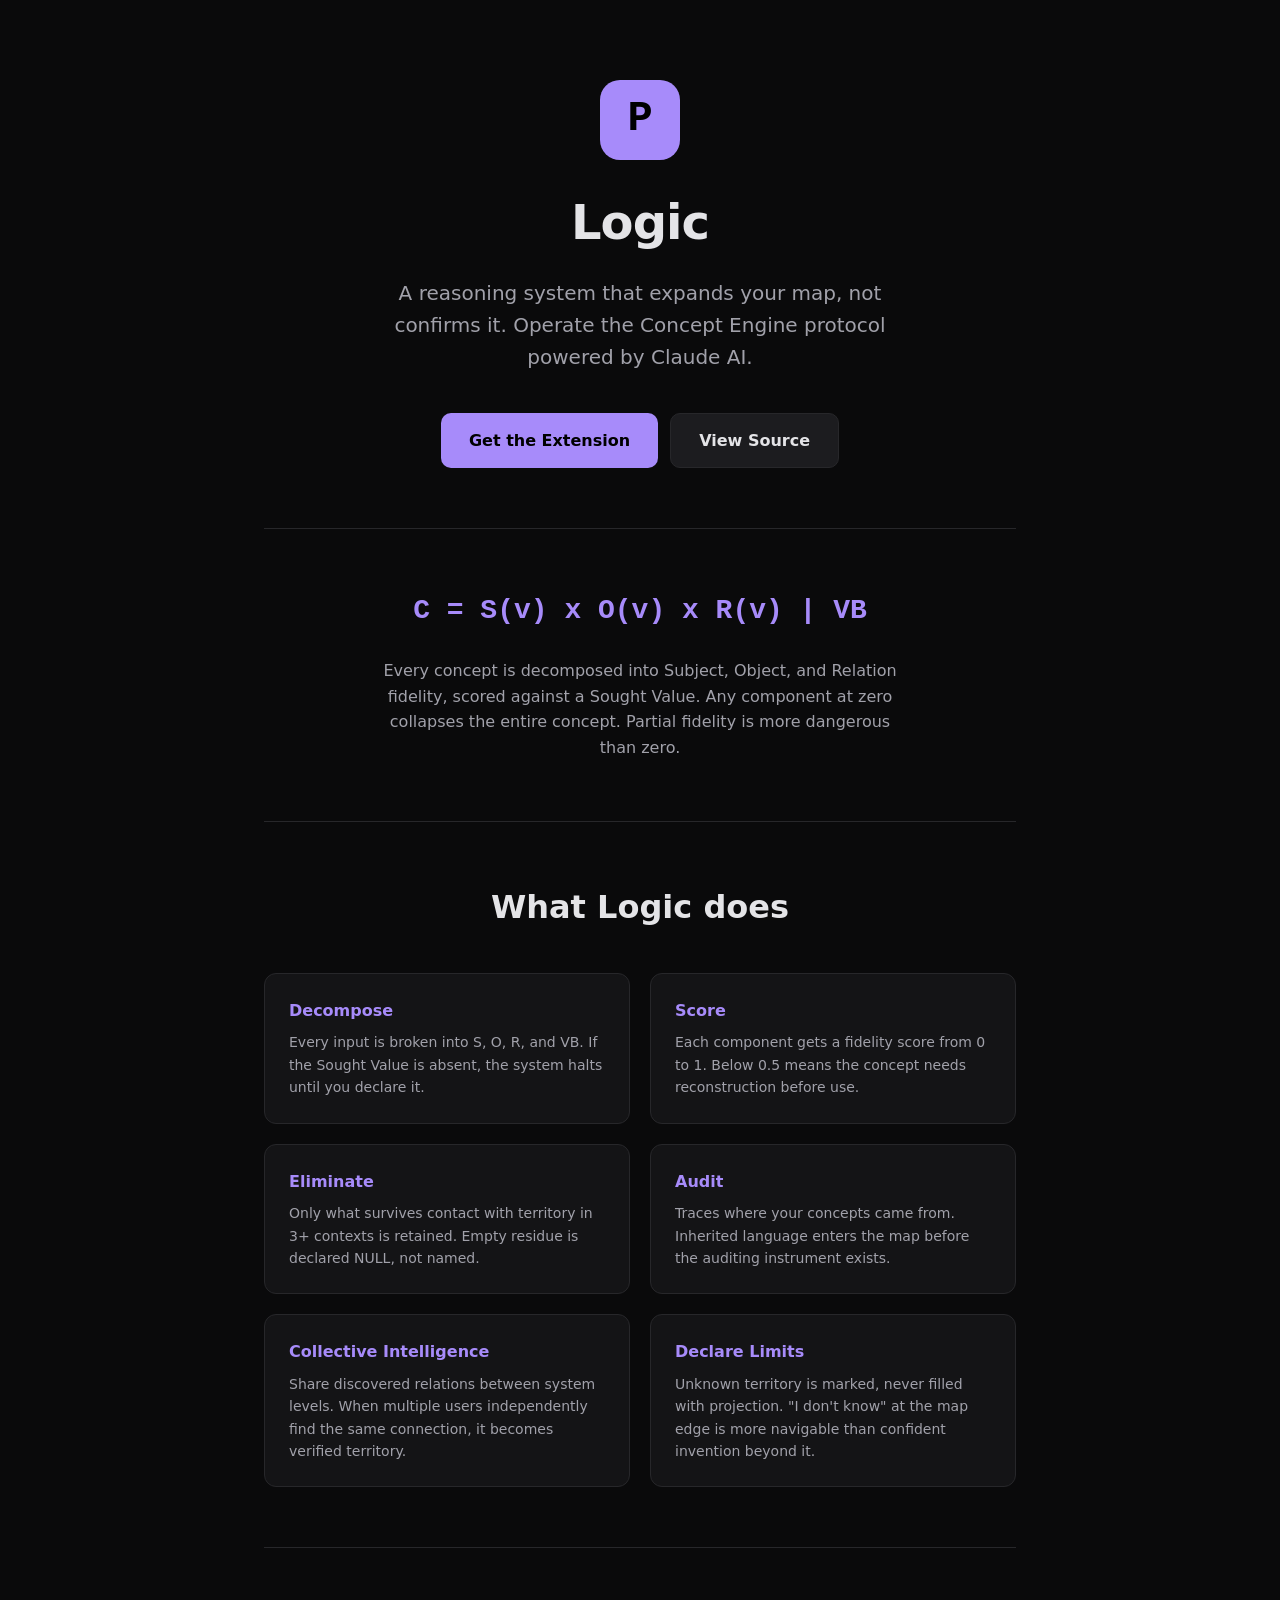
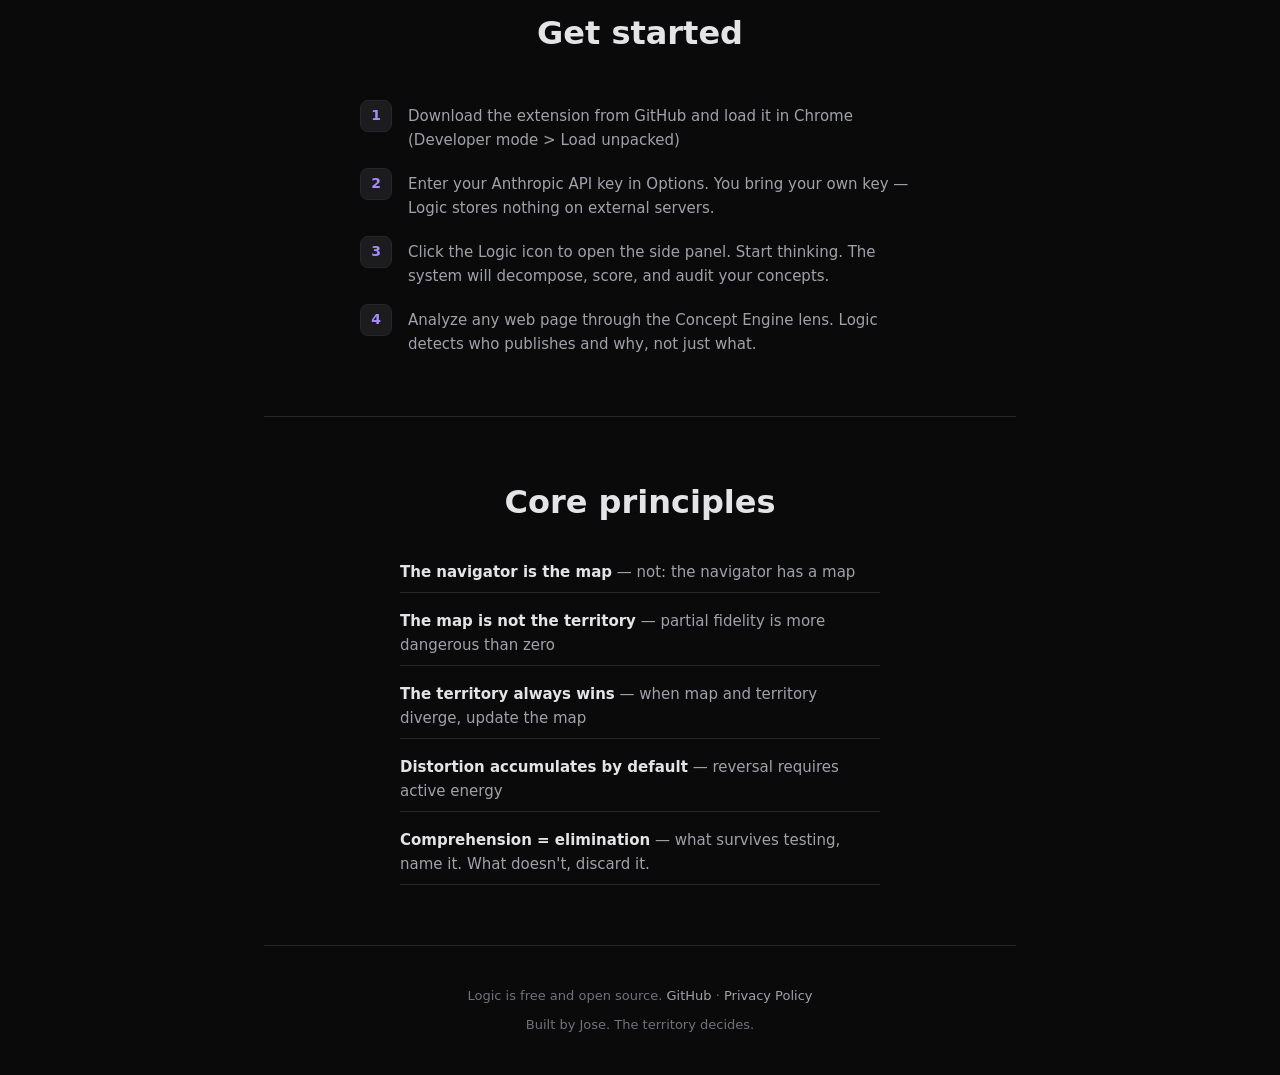
==== docs/index.html @ f4ae5124 "Add landing page to docs for GitHub Pages" ====
<!DOCTYPE html>
<html lang="en">
<head>
  <meta charset="UTF-8">
  <meta name="viewport" content="width=device-width, initial-scale=1.0">
  <title>Logic — Concept Engine Protocol</title>
  <meta name="description" content="A reasoning system that expands your map. Chrome extension operating the Concept Engine protocol via Claude AI.">
  <style>
    * { margin: 0; padding: 0; box-sizing: border-box; }

    :root {
      --bg: #0a0a0b;
      --bg2: #141416;
      --bg3: #1c1c1f;
      --text: #e4e4e7;
      --text2: #a1a1aa;
      --text3: #71717a;
      --accent: #a78bfa;
      --accent-dim: #7c3aed;
      --border: #27272a;
      --success: #22c55e;
    }

    body {
      background: var(--bg);
      color: var(--text);
      font-family: -apple-system, BlinkMacSystemFont, 'Segoe UI', system-ui, sans-serif;
      line-height: 1.6;
    }

    .container {
      max-width: 800px;
      margin: 0 auto;
      padding: 0 24px;
    }

    /* Hero */
    .hero {
      text-align: center;
      padding: 80px 0 60px;
    }

    .logo {
      width: 80px;
      height: 80px;
      background: var(--accent);
      color: #000;
      border-radius: 20px;
      display: inline-flex;
      align-items: center;
      justify-content: center;
      font-weight: 700;
      font-size: 42px;
      font-family: 'SF Mono', 'Fira Code', monospace;
      margin-bottom: 24px;
    }

    h1 {
      font-size: 48px;
      font-weight: 700;
      letter-spacing: -0.02em;
      margin-bottom: 16px;
    }

    .subtitle {
      font-size: 20px;
      color: var(--text2);
      max-width: 560px;
      margin: 0 auto 40px;
    }

    .cta-row {
      display: flex;
      gap: 12px;
      justify-content: center;
      flex-wrap: wrap;
    }

    .btn {
      display: inline-flex;
      align-items: center;
      gap: 8px;
      padding: 14px 28px;
      border-radius: 10px;
      font-size: 16px;
      font-weight: 600;
      text-decoration: none;
      transition: all 0.2s;
    }

    .btn-primary {
      background: var(--accent);
      color: #000;
    }

    .btn-primary:hover {
      background: var(--accent-dim);
      color: #fff;
    }

    .btn-secondary {
      background: var(--bg3);
      color: var(--text);
      border: 1px solid var(--border);
    }

    .btn-secondary:hover {
      border-color: var(--accent);
    }

    /* Formula */
    .formula-section {
      text-align: center;
      padding: 60px 0;
      border-top: 1px solid var(--border);
    }

    .formula {
      font-family: 'SF Mono', 'Fira Code', monospace;
      font-size: 28px;
      font-weight: 700;
      color: var(--accent);
      margin-bottom: 24px;
    }

    .formula-desc {
      color: var(--text2);
      font-size: 16px;
      max-width: 520px;
      margin: 0 auto;
    }

    /* Features */
    .features {
      padding: 60px 0;
      border-top: 1px solid var(--border);
    }

    .features h2 {
      font-size: 32px;
      text-align: center;
      margin-bottom: 40px;
    }

    .features-grid {
      display: grid;
      grid-template-columns: repeat(auto-fit, minmax(240px, 1fr));
      gap: 20px;
    }

    .feature {
      background: var(--bg2);
      border: 1px solid var(--border);
      border-radius: 12px;
      padding: 24px;
    }

    .feature h3 {
      font-size: 16px;
      margin-bottom: 8px;
      color: var(--accent);
    }

    .feature p {
      font-size: 14px;
      color: var(--text2);
    }

    /* How it works */
    .how {
      padding: 60px 0;
      border-top: 1px solid var(--border);
    }

    .how h2 {
      font-size: 32px;
      text-align: center;
      margin-bottom: 40px;
    }

    .steps {
      display: flex;
      flex-direction: column;
      gap: 16px;
      max-width: 560px;
      margin: 0 auto;
    }

    .step {
      display: flex;
      gap: 16px;
      align-items: flex-start;
    }

    .step-num {
      width: 32px;
      height: 32px;
      min-width: 32px;
      background: var(--bg3);
      border: 1px solid var(--border);
      border-radius: 8px;
      display: flex;
      align-items: center;
      justify-content: center;
      font-weight: 700;
      font-size: 14px;
      color: var(--accent);
    }

    .step p {
      font-size: 15px;
      color: var(--text2);
      padding-top: 4px;
    }

    /* Principles */
    .principles {
      padding: 60px 0;
      border-top: 1px solid var(--border);
      text-align: center;
    }

    .principles h2 {
      font-size: 32px;
      margin-bottom: 16px;
    }

    .principles-list {
      display: flex;
      flex-direction: column;
      gap: 8px;
      max-width: 480px;
      margin: 24px auto 0;
      text-align: left;
    }

    .principle {
      font-size: 15px;
      color: var(--text2);
      padding: 8px 0;
      border-bottom: 1px solid var(--border);
    }

    .principle strong {
      color: var(--text);
    }

    /* Footer */
    footer {
      padding: 40px 0;
      border-top: 1px solid var(--border);
      text-align: center;
      color: var(--text3);
      font-size: 13px;
    }

    footer a {
      color: var(--text2);
      text-decoration: none;
    }

    footer a:hover {
      color: var(--accent);
    }

    @media (max-width: 600px) {
      h1 { font-size: 32px; }
      .subtitle { font-size: 17px; }
      .formula { font-size: 20px; }
    }
  </style>
</head>
<body>
  <div class="container">
    <section class="hero">
      <div class="logo">P</div>
      <h1>Logic</h1>
      <p class="subtitle">A reasoning system that expands your map, not confirms it. Operate the Concept Engine protocol powered by Claude AI.</p>
      <div class="cta-row">
        <a href="https://github.com/joseandv-creator/logic-concept-engine" class="btn btn-primary">Get the Extension</a>
        <a href="https://github.com/joseandv-creator/logic-concept-engine" class="btn btn-secondary">View Source</a>
      </div>
    </section>

    <section class="formula-section">
      <div class="formula">C = S(v) x O(v) x R(v) | VB</div>
      <p class="formula-desc">Every concept is decomposed into Subject, Object, and Relation fidelity, scored against a Sought Value. Any component at zero collapses the entire concept. Partial fidelity is more dangerous than zero.</p>
    </section>

    <section class="features">
      <h2>What Logic does</h2>
      <div class="features-grid">
        <div class="feature">
          <h3>Decompose</h3>
          <p>Every input is broken into S, O, R, and VB. If the Sought Value is absent, the system halts until you declare it.</p>
        </div>
        <div class="feature">
          <h3>Score</h3>
          <p>Each component gets a fidelity score from 0 to 1. Below 0.5 means the concept needs reconstruction before use.</p>
        </div>
        <div class="feature">
          <h3>Eliminate</h3>
          <p>Only what survives contact with territory in 3+ contexts is retained. Empty residue is declared NULL, not named.</p>
        </div>
        <div class="feature">
          <h3>Audit</h3>
          <p>Traces where your concepts came from. Inherited language enters the map before the auditing instrument exists.</p>
        </div>
        <div class="feature">
          <h3>Collective Intelligence</h3>
          <p>Share discovered relations between system levels. When multiple users independently find the same connection, it becomes verified territory.</p>
        </div>
        <div class="feature">
          <h3>Declare Limits</h3>
          <p>Unknown territory is marked, never filled with projection. "I don't know" at the map edge is more navigable than confident invention beyond it.</p>
        </div>
      </div>
    </section>

    <section class="how">
      <h2>Get started</h2>
      <div class="steps">
        <div class="step">
          <div class="step-num">1</div>
          <p>Download the extension from GitHub and load it in Chrome (Developer mode > Load unpacked)</p>
        </div>
        <div class="step">
          <div class="step-num">2</div>
          <p>Enter your Anthropic API key in Options. You bring your own key — Logic stores nothing on external servers.</p>
        </div>
        <div class="step">
          <div class="step-num">3</div>
          <p>Click the Logic icon to open the side panel. Start thinking. The system will decompose, score, and audit your concepts.</p>
        </div>
        <div class="step">
          <div class="step-num">4</div>
          <p>Analyze any web page through the Concept Engine lens. Logic detects who publishes and why, not just what.</p>
        </div>
      </div>
    </section>

    <section class="principles">
      <h2>Core principles</h2>
      <div class="principles-list">
        <div class="principle"><strong>The navigator is the map</strong> — not: the navigator has a map</div>
        <div class="principle"><strong>The map is not the territory</strong> — partial fidelity is more dangerous than zero</div>
        <div class="principle"><strong>The territory always wins</strong> — when map and territory diverge, update the map</div>
        <div class="principle"><strong>Distortion accumulates by default</strong> — reversal requires active energy</div>
        <div class="principle"><strong>Comprehension = elimination</strong> — what survives testing, name it. What doesn't, discard it.</div>
      </div>
    </section>

    <footer>
      <p>Logic is free and open source. <a href="https://github.com/joseandv-creator/logic-concept-engine">GitHub</a> &middot; <a href="privacy-policy.html">Privacy Policy</a></p>
      <p style="margin-top: 8px;">Built by Jose. The territory decides.</p>
    </footer>
  </div>
</body>
</html>
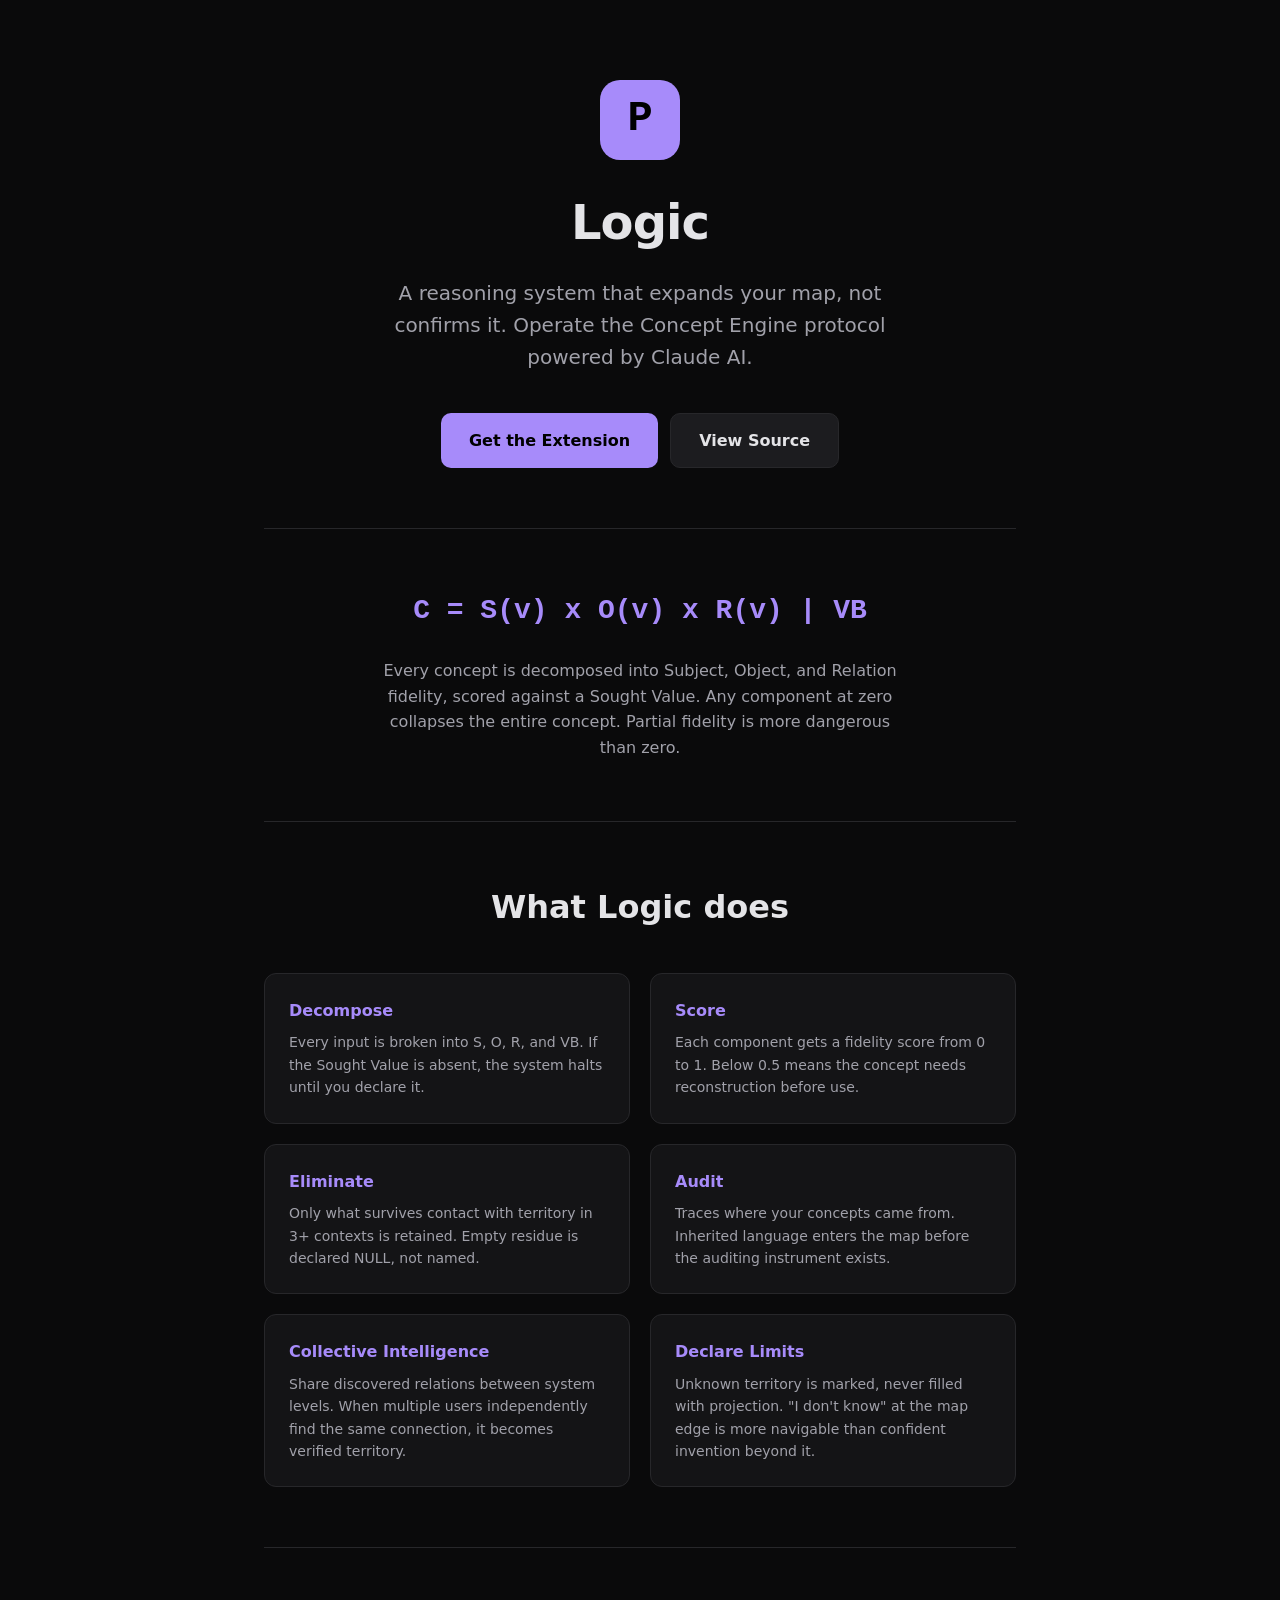
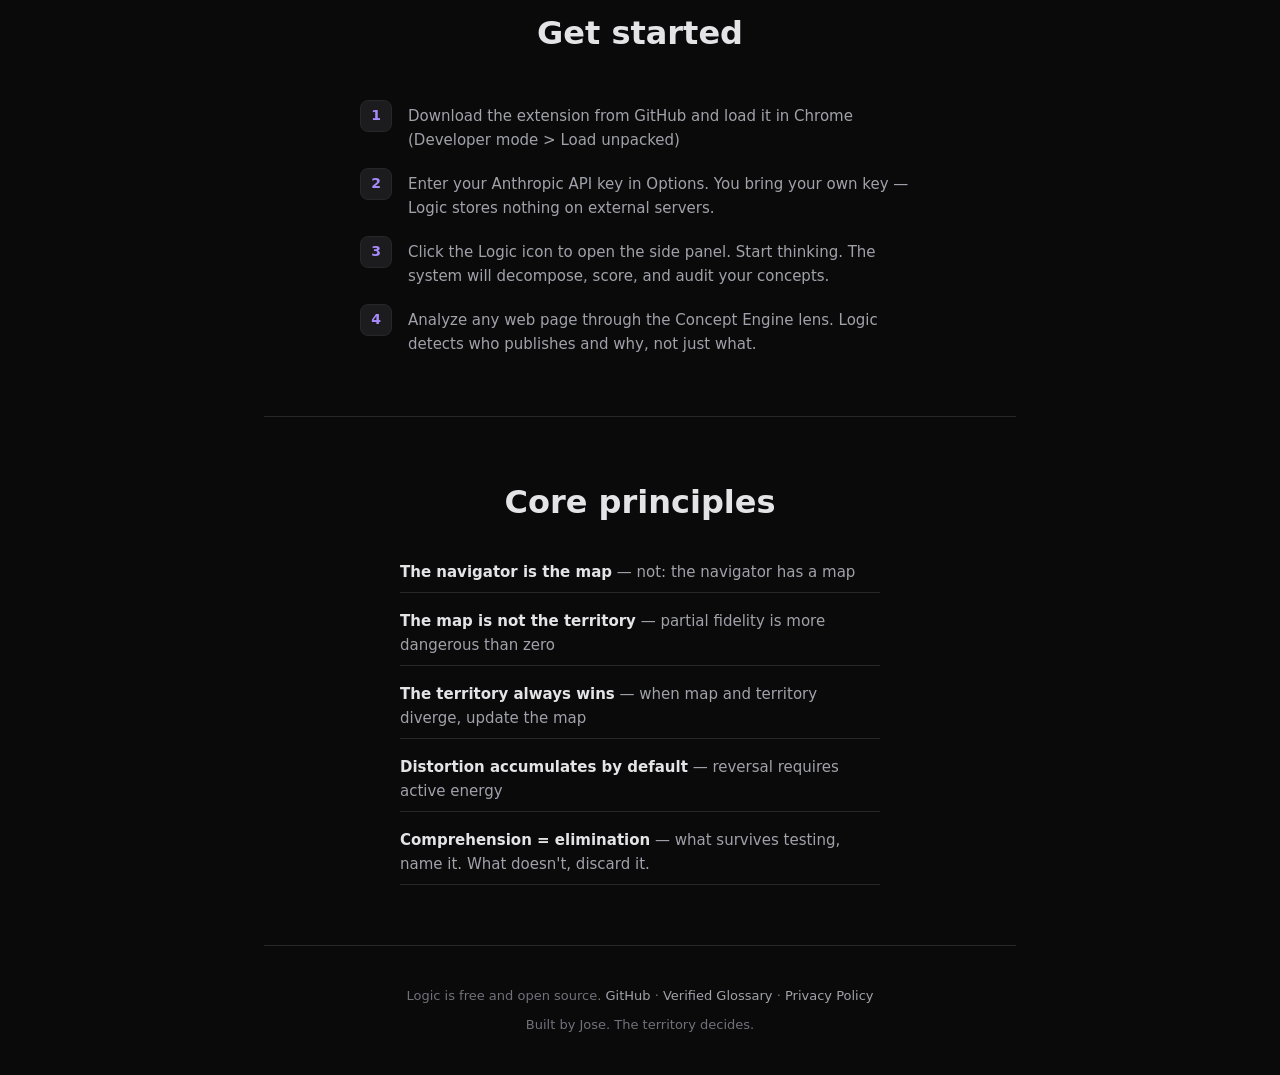
==== commit e63e2a23: "UX round 2 + public English glossary - Dynamic welcome state: shows stats (insights, levels, frontie" ====
--- a/docs/index.html
+++ b/docs/index.html
@@ -351,7 +351,7 @@
     </section>
 
     <footer>
-      <p>Logic is free and open source. <a href="https://github.com/joseandv-creator/logic-concept-engine">GitHub</a> &middot; <a href="privacy-policy.html">Privacy Policy</a></p>
+      <p>Logic is free and open source. <a href="https://github.com/joseandv-creator/logic-concept-engine">GitHub</a> &middot; <a href="glossary.html">Verified Glossary</a> &middot; <a href="privacy-policy.html">Privacy Policy</a></p>
       <p style="margin-top: 8px;">Built by Jose. The territory decides.</p>
     </footer>
   </div>
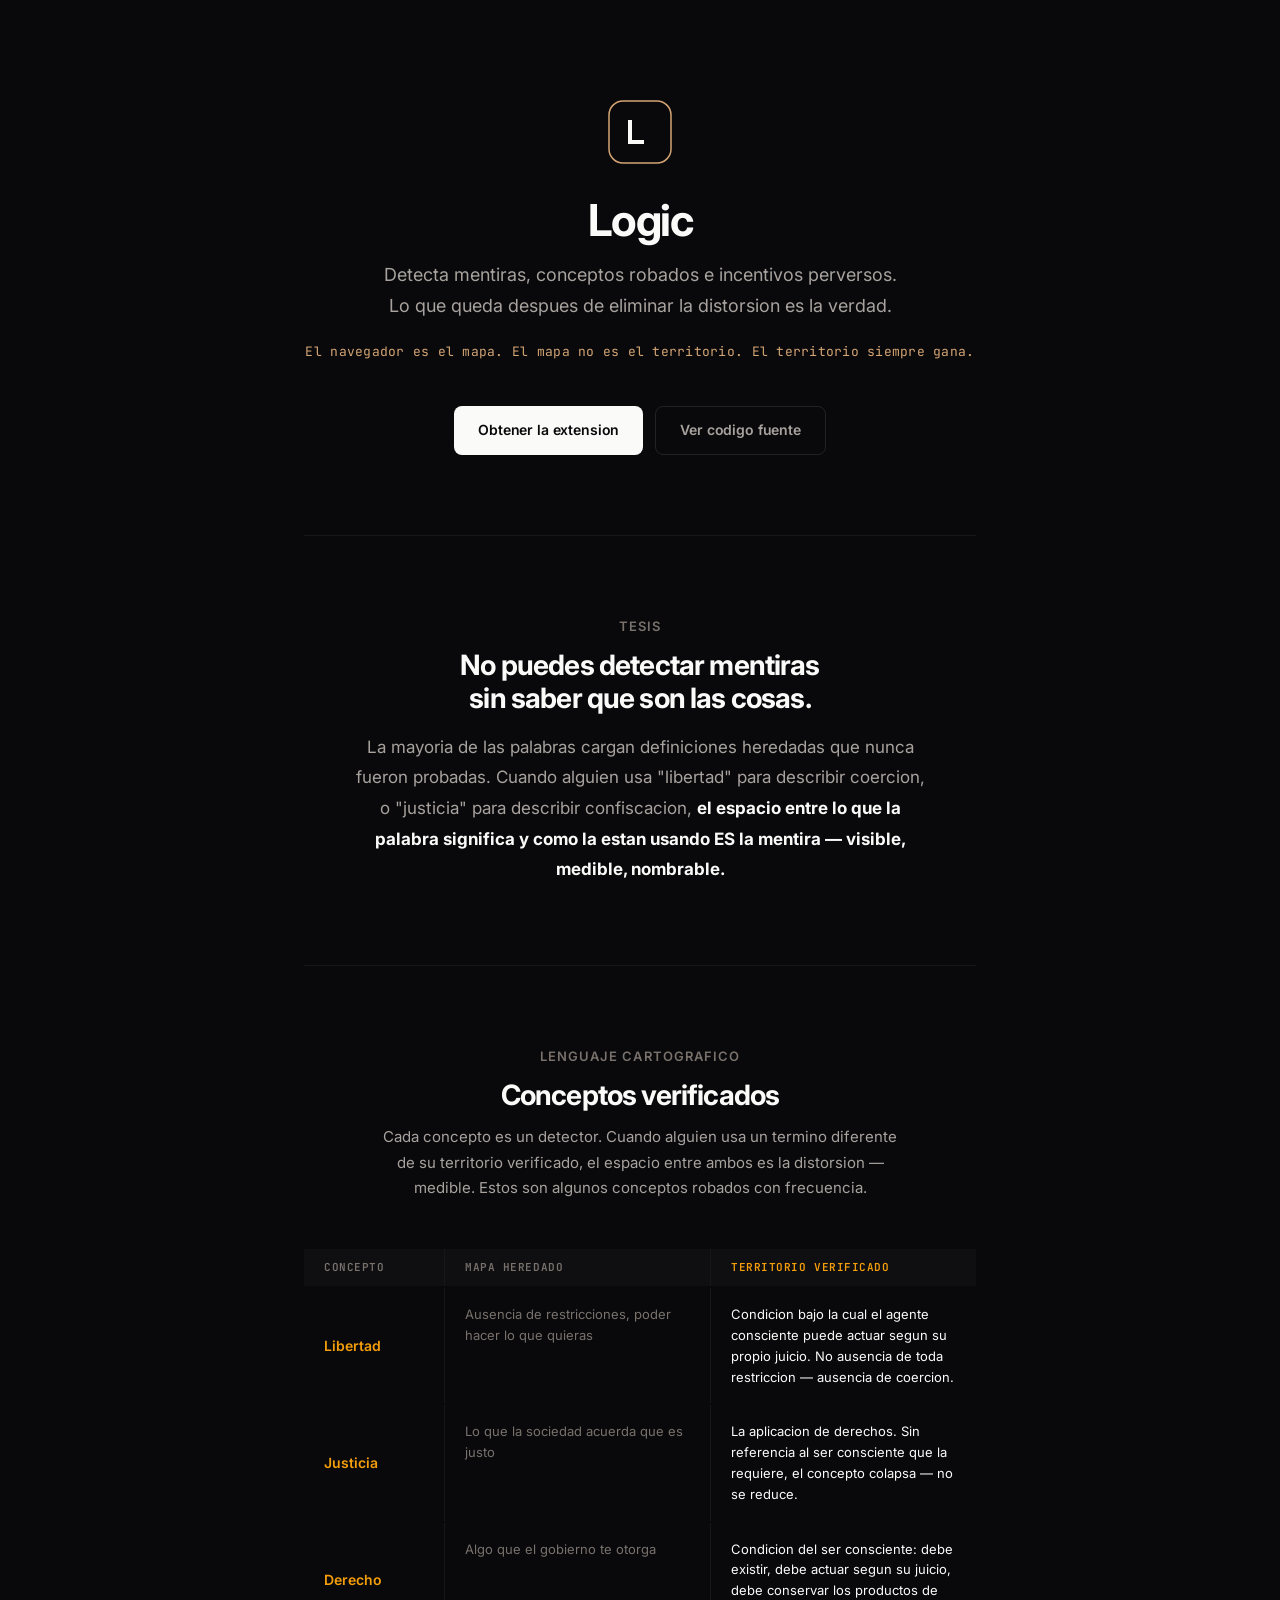
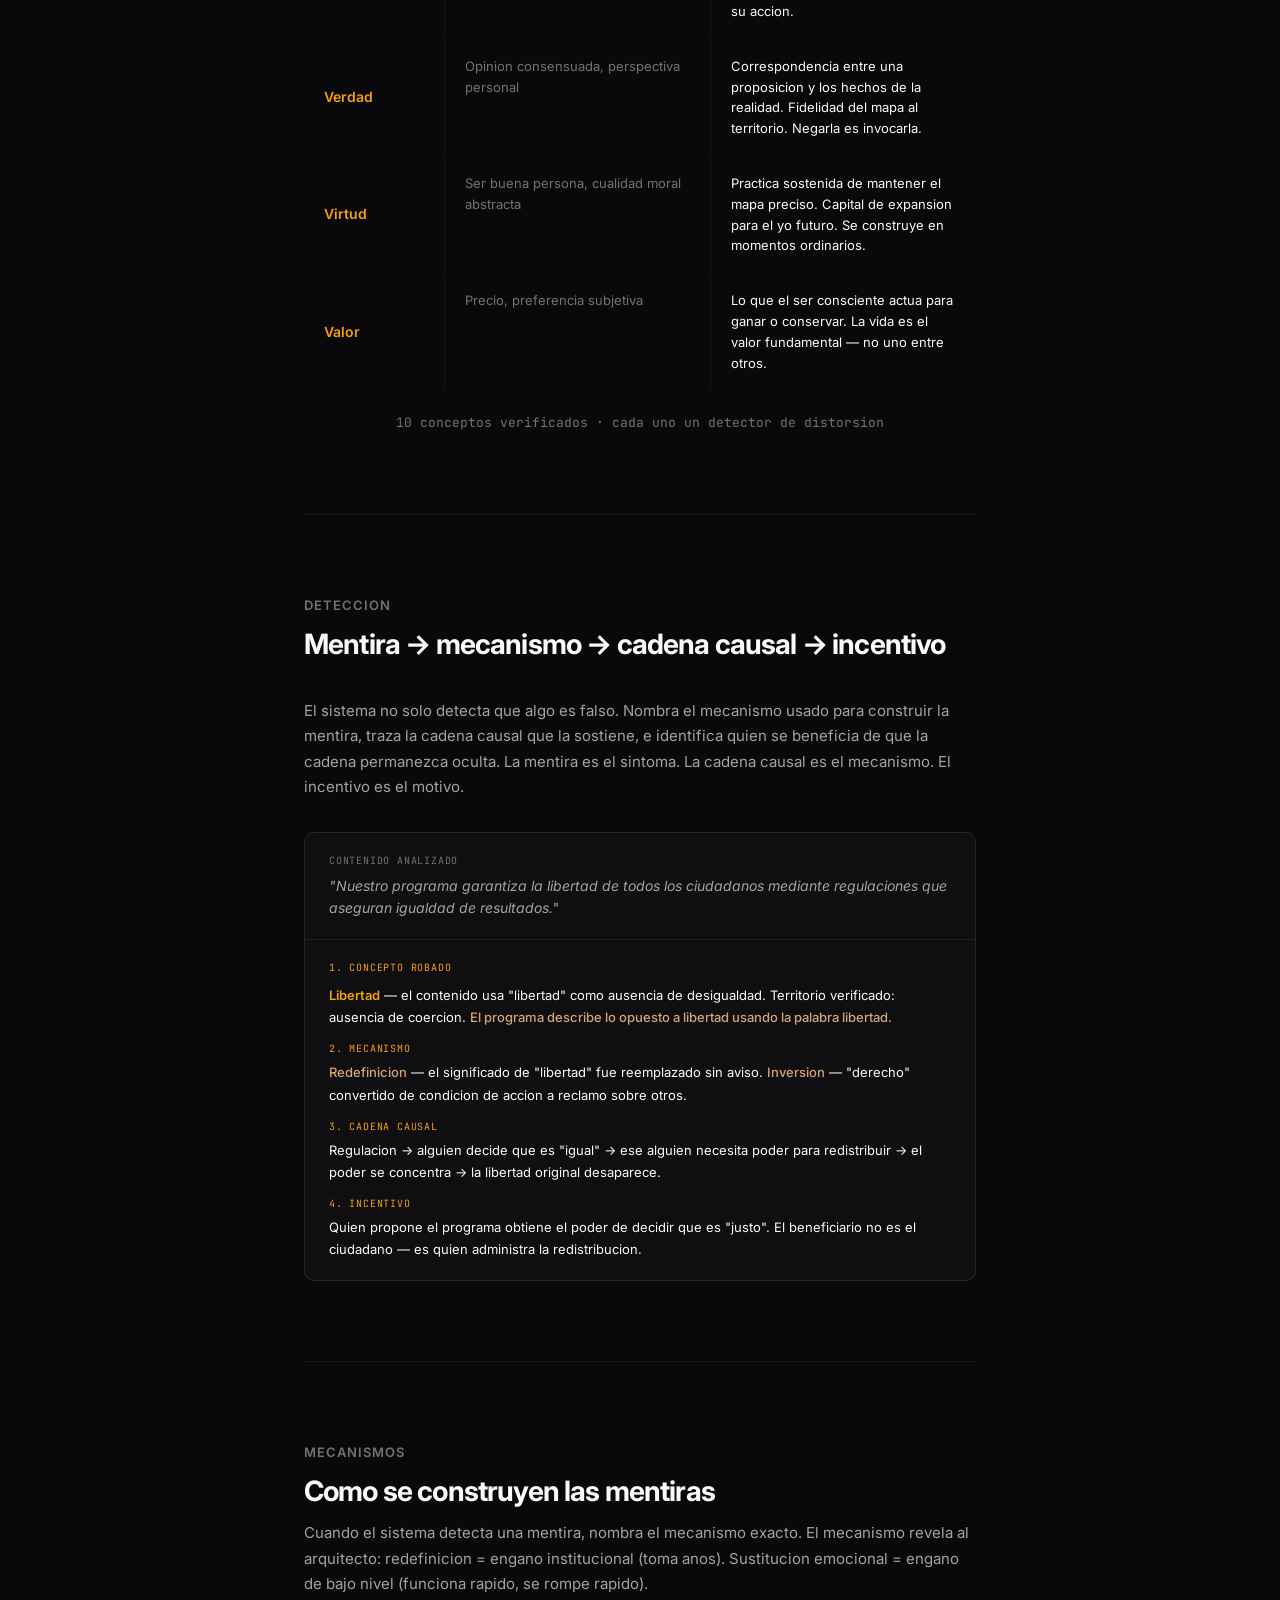
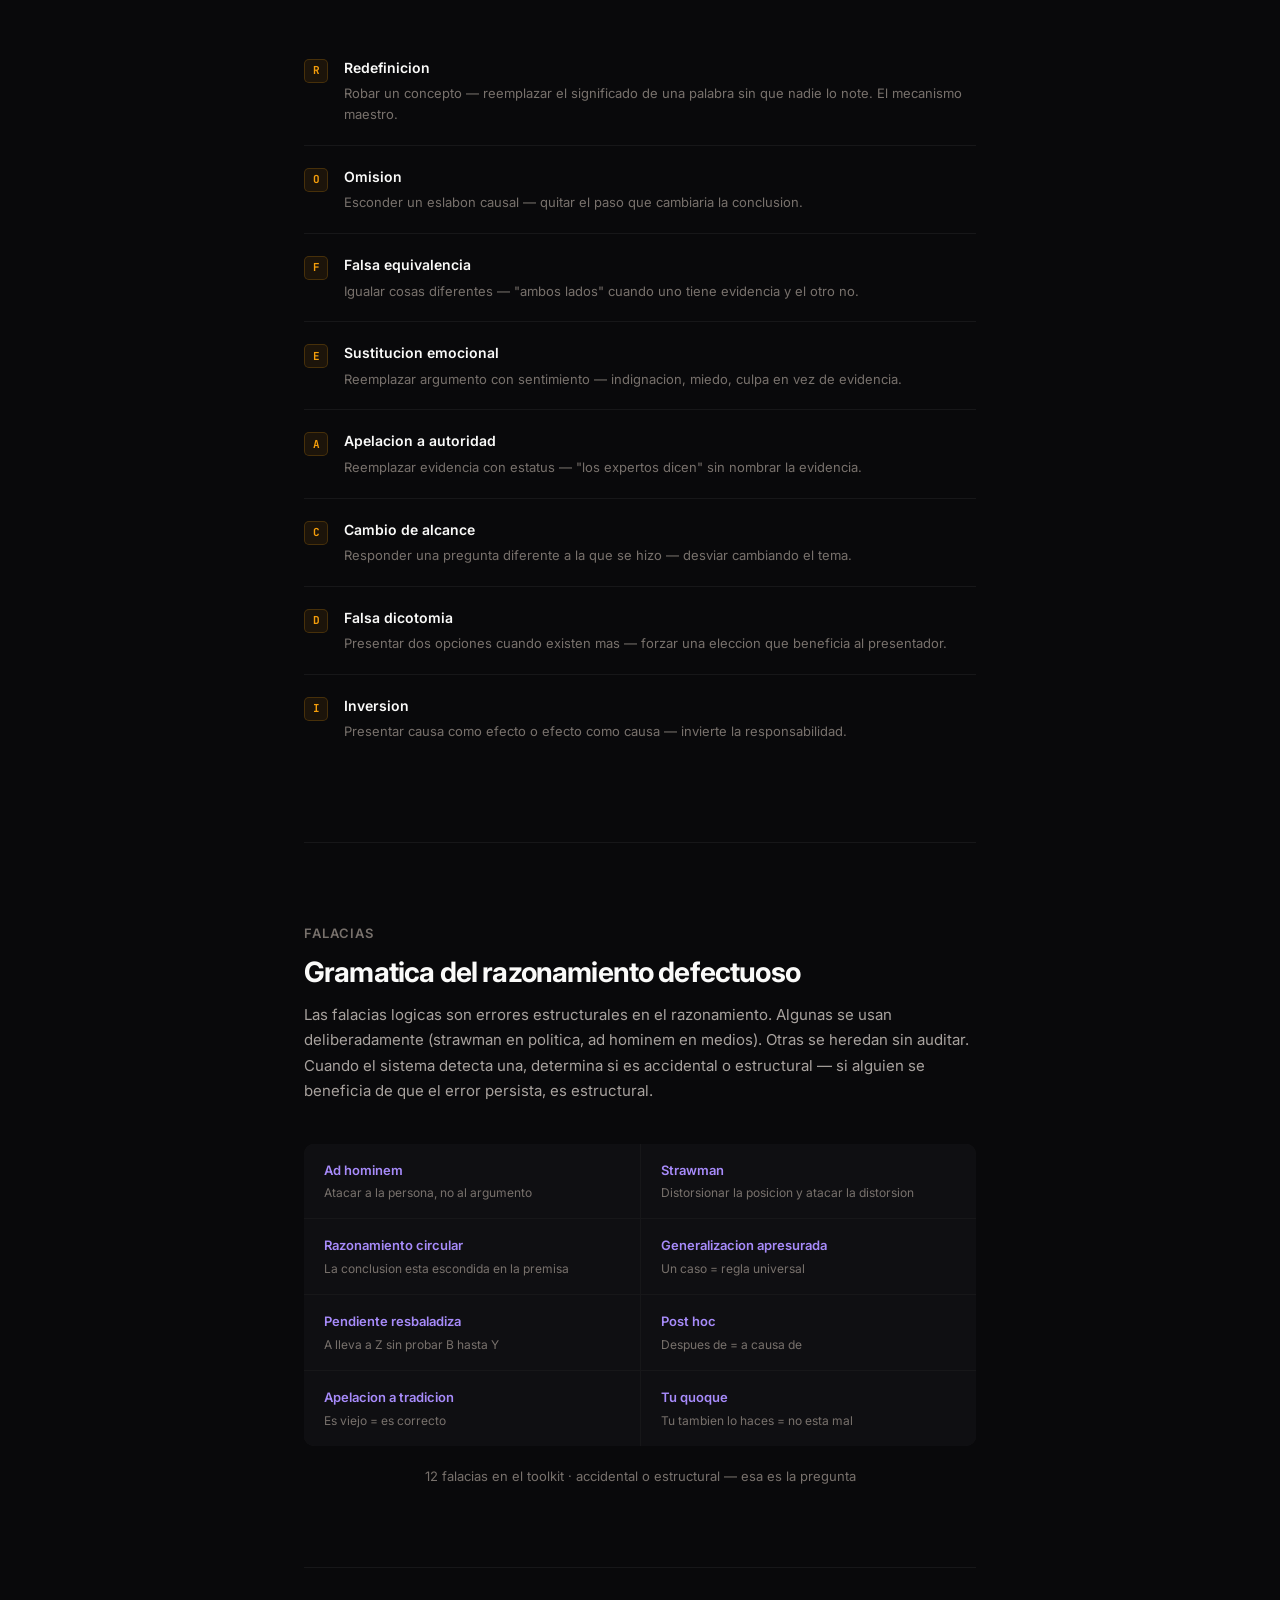
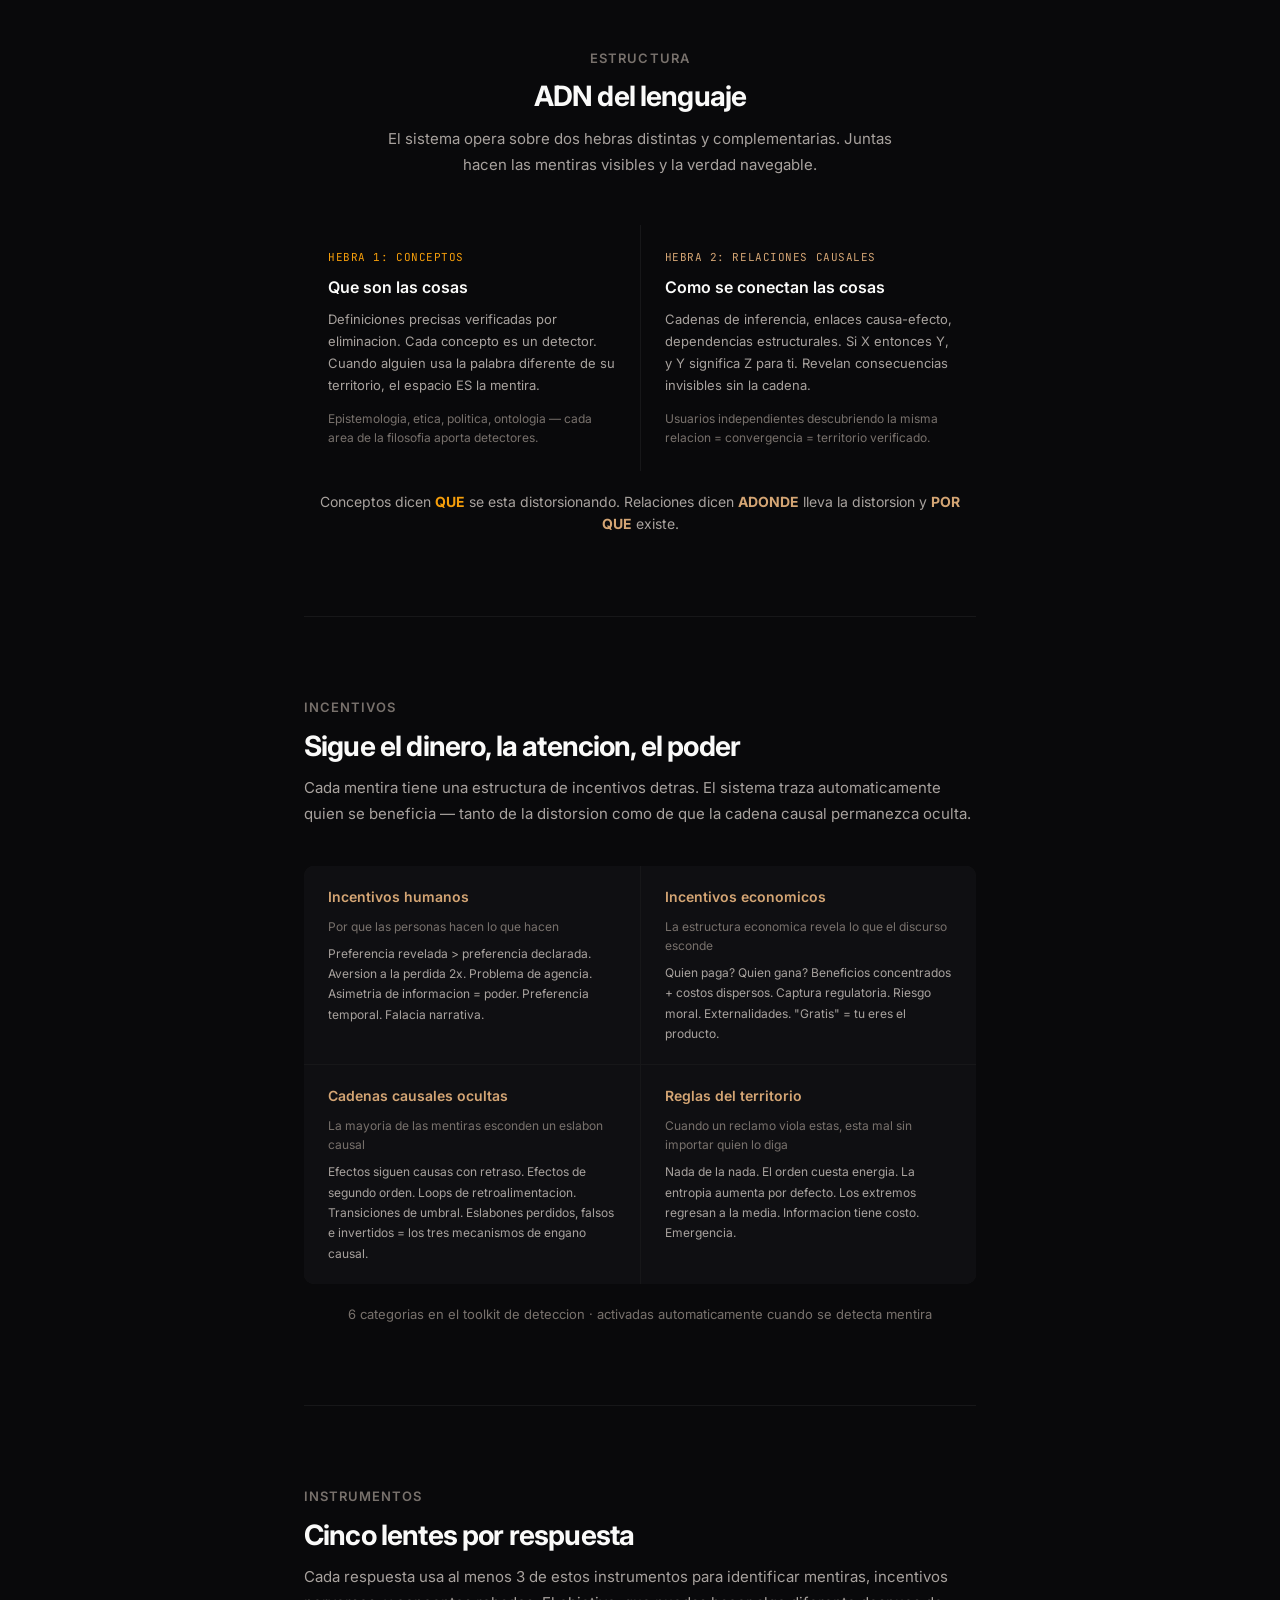
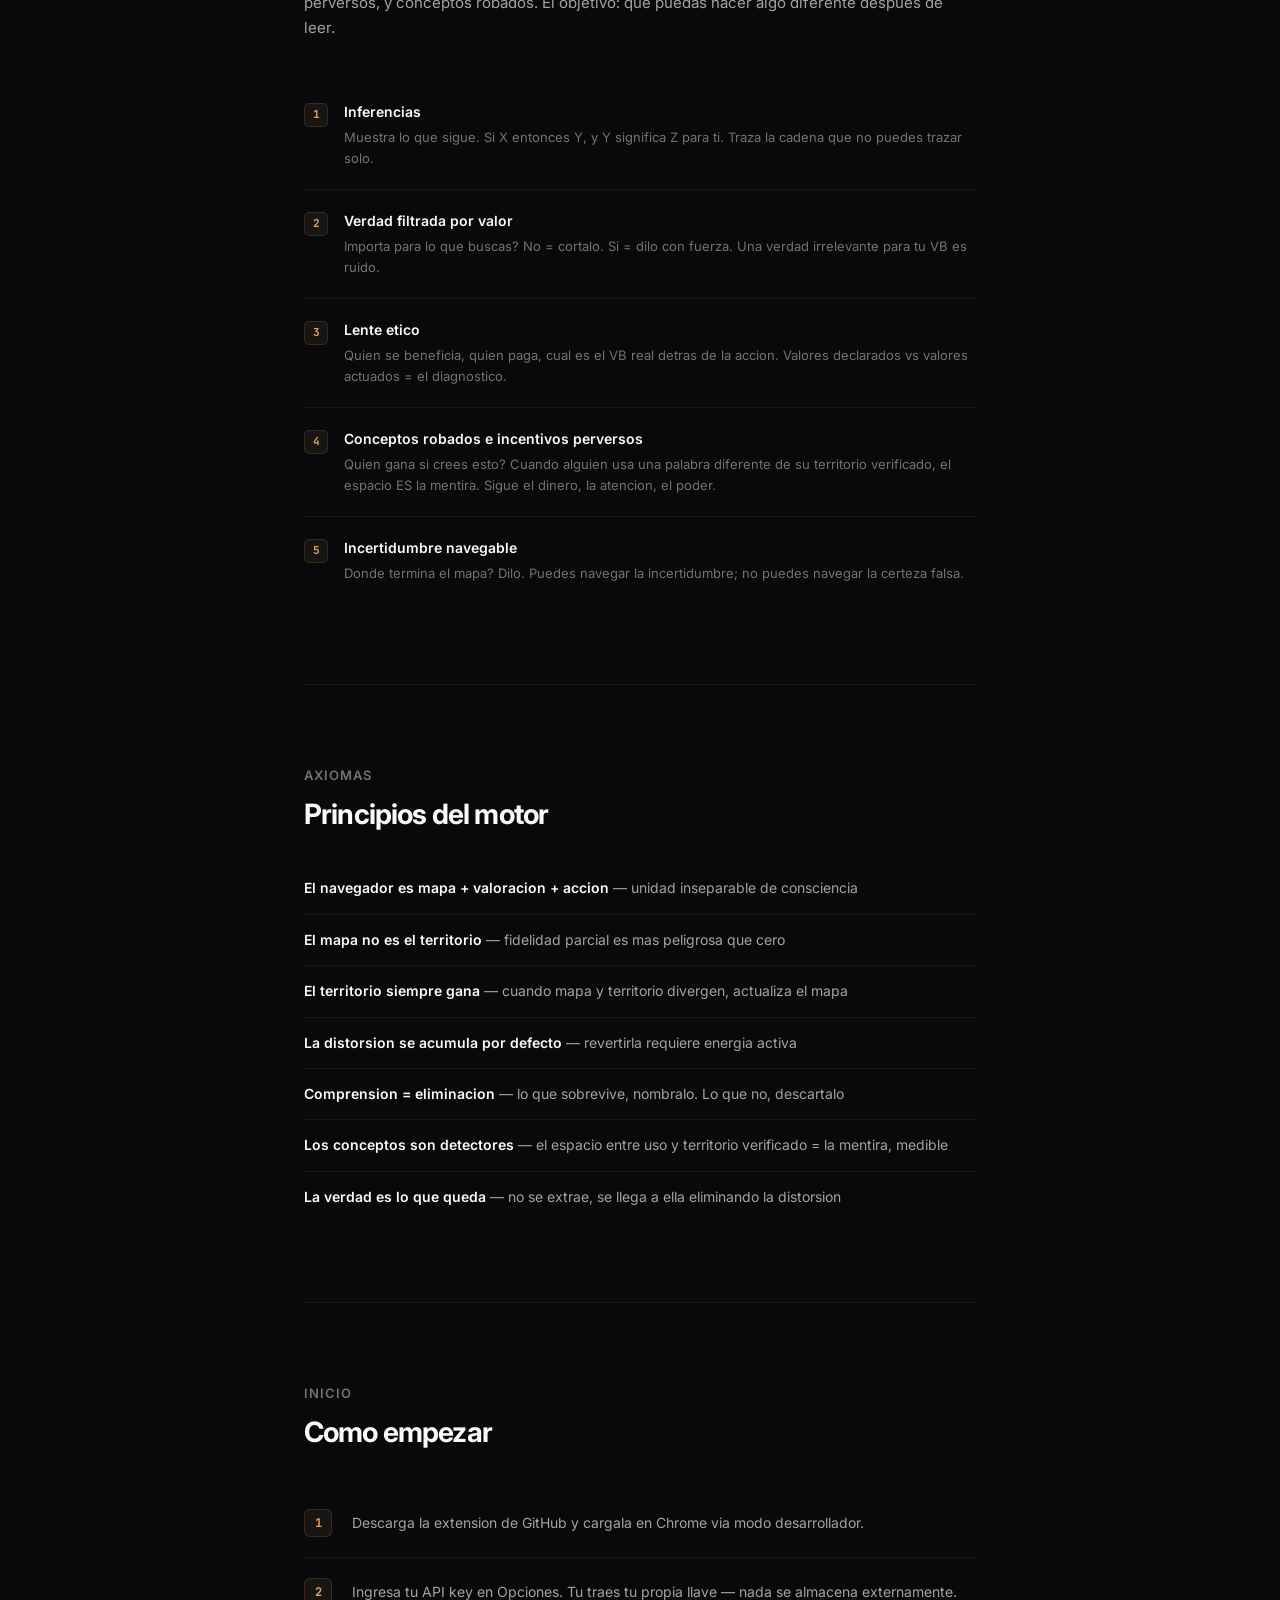
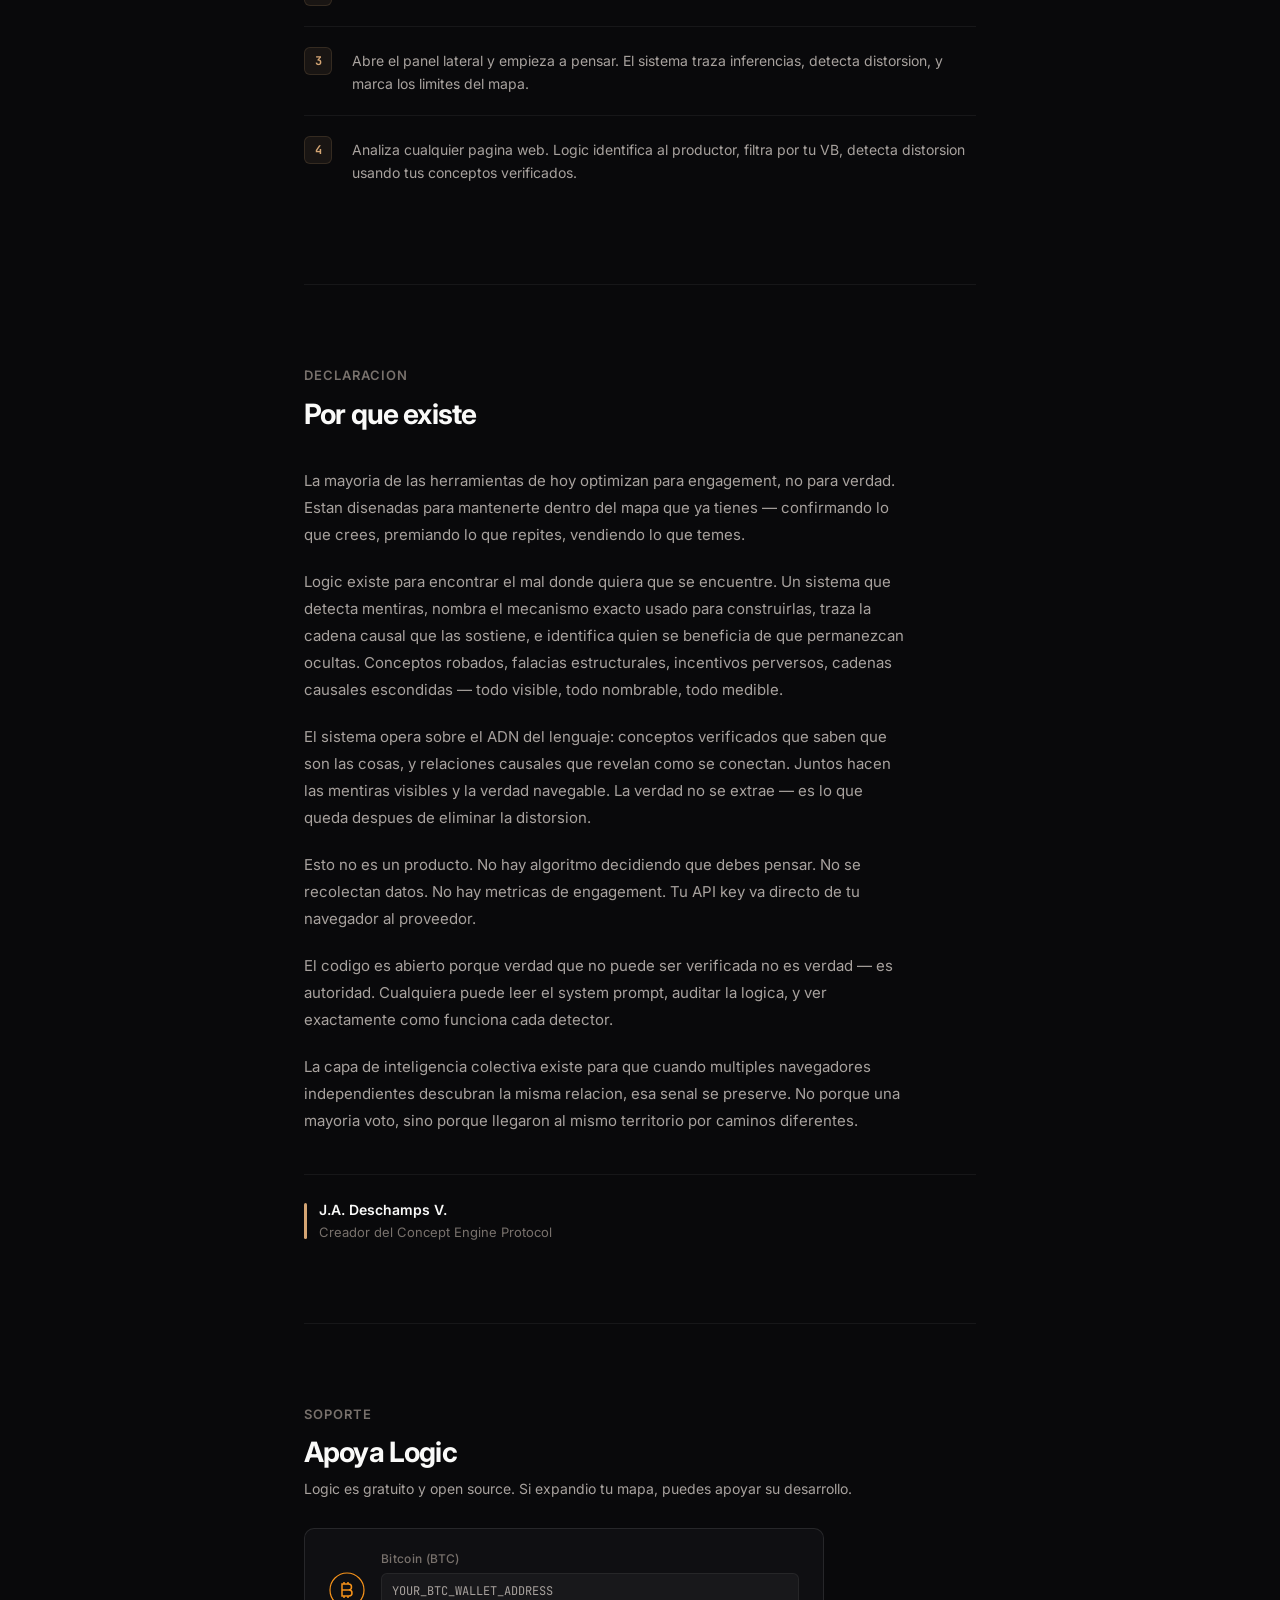
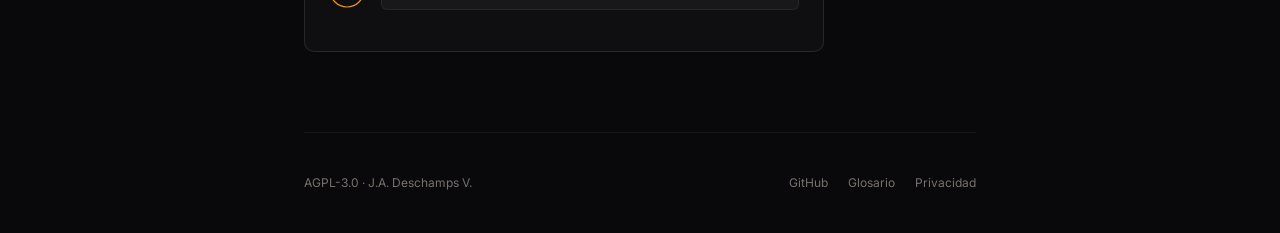
==== commit 856029b6: "Detection engine: mechanisms, fallacies, incentives, causal chains, DNA of language System: reframed" ====
--- a/docs/index.html
+++ b/docs/index.html
@@ -1,359 +1,739 @@
 <!DOCTYPE html>
-<html lang="en">
+<html lang="es">
 <head>
   <meta charset="UTF-8">
   <meta name="viewport" content="width=device-width, initial-scale=1.0">
-  <title>Logic — Concept Engine Protocol</title>
-  <meta name="description" content="A reasoning system that expands your map. Chrome extension operating the Concept Engine protocol via Claude AI.">
+  <title>Logic — Concept Engine</title>
+  <meta name="description" content="Detecta mentiras, conceptos robados e incentivos perversos en el lenguaje. Lo que queda despues de eliminar la distorsion es la verdad.">
+  <link rel="preconnect" href="https://fonts.googleapis.com">
+  <link rel="preconnect" href="https://fonts.gstatic.com" crossorigin>
+  <link href="https://fonts.googleapis.com/css2?family=Inter:wght@400;500;600;700&family=JetBrains+Mono:wght@500;700&display=swap" rel="stylesheet">
   <style>
     * { margin: 0; padding: 0; box-sizing: border-box; }
 
     :root {
-      --bg: #0a0a0b;
-      --bg2: #141416;
-      --bg3: #1c1c1f;
-      --text: #e4e4e7;
-      --text2: #a1a1aa;
-      --text3: #71717a;
-      --accent: #a78bfa;
-      --accent-dim: #7c3aed;
-      --border: #27272a;
-      --success: #22c55e;
+      --bg: #09090b;
+      --bg2: #0f0f12;
+      --bg3: #18181b;
+      --bg4: #1f1f23;
+      --text: #fafaf9;
+      --text2: #a8a29e;
+      --text3: #78716c;
+      --accent: #d4a574;
+      --accent-dim: #b8956a;
+      --accent-subtle: rgba(212, 165, 116, 0.08);
+      --accent-border: rgba(212, 165, 116, 0.15);
+      --border: rgba(255, 255, 255, 0.06);
+      --border2: rgba(255, 255, 255, 0.1);
+      --concept: #f59e0b;
+      --concept-subtle: rgba(245, 158, 11, 0.08);
+      --concept-border: rgba(245, 158, 11, 0.2);
+      --purple: #a78bfa;
+      --purple-subtle: rgba(167, 139, 250, 0.08);
+      --purple-border: rgba(167, 139, 250, 0.15);
+      --success: #4ade80;
+      --mono: 'JetBrains Mono', 'SF Mono', monospace;
     }
 
     body {
       background: var(--bg);
       color: var(--text);
-      font-family: -apple-system, BlinkMacSystemFont, 'Segoe UI', system-ui, sans-serif;
+      font-family: 'Inter', -apple-system, system-ui, sans-serif;
       line-height: 1.6;
-    }
-
-    .container {
-      max-width: 800px;
-      margin: 0 auto;
-      padding: 0 24px;
-    }
-
-    /* Hero */
-    .hero {
+      -webkit-font-smoothing: antialiased;
+    }
+
+    .container { max-width: 720px; margin: 0 auto; padding: 0 24px; }
+
+    /* ── Hero ── */
+    .hero { text-align: center; padding: 100px 0 80px; }
+
+    .logo-mark { width: 64px; height: 64px; margin: 0 auto 32px; }
+    .logo-mark svg { width: 100%; height: 100%; }
+
+    h1 { font-size: 44px; font-weight: 700; letter-spacing: -0.035em; margin-bottom: 16px; line-height: 1.1; }
+    .subtitle { font-size: 18px; color: var(--text2); max-width: 520px; margin: 0 auto 20px; line-height: 1.7; }
+    .tagline { font-family: var(--mono); font-size: 13px; color: var(--accent); letter-spacing: 0.02em; margin-bottom: 44px; }
+
+    .cta-row { display: flex; gap: 12px; justify-content: center; }
+
+    .btn { display: inline-flex; align-items: center; gap: 8px; padding: 12px 24px; border-radius: 8px; font-size: 14px; font-weight: 600; text-decoration: none; transition: all 0.15s ease; letter-spacing: -0.01em; }
+    .btn-primary { background: var(--text); color: var(--bg); }
+    .btn-primary:hover { background: var(--text2); }
+    .btn-secondary { background: transparent; color: var(--text2); border: 1px solid var(--border2); }
+    .btn-secondary:hover { color: var(--text); border-color: rgba(255,255,255,0.2); }
+
+    /* ── Sections ── */
+    section { padding: 80px 0; }
+    .section-border { border-top: 1px solid var(--border); }
+    .section-title { font-size: 13px; font-weight: 600; letter-spacing: 0.08em; text-transform: uppercase; color: var(--text3); margin-bottom: 12px; }
+    h2 { font-size: 28px; font-weight: 700; letter-spacing: -0.03em; line-height: 1.2; }
+
+    /* ── Core thesis ── */
+    .thesis { text-align: center; }
+    .thesis-text { font-size: 17px; color: var(--text2); max-width: 580px; margin: 16px auto 0; line-height: 1.8; }
+    .thesis-text strong { color: var(--text); }
+
+    /* ── Concept cards ── */
+    .concepts-header { text-align: center; margin-bottom: 48px; }
+    .concepts-header p { color: var(--text2); font-size: 15px; margin-top: 12px; max-width: 520px; margin-left: auto; margin-right: auto; line-height: 1.7; }
+
+    .concept-grid { display: flex; flex-direction: column; gap: 2px; }
+
+    .concept-row {
+      display: grid;
+      grid-template-columns: 140px 1fr 1fr;
+      gap: 1px;
+      background: var(--border);
+    }
+
+    .concept-row > div { background: var(--bg); padding: 16px 20px; }
+
+    .concept-term-cell {
+      display: flex;
+      align-items: center;
+      font-weight: 600;
+      font-size: 14px;
+      color: var(--concept);
+      text-transform: capitalize;
+    }
+
+    .concept-map-cell {
+      font-size: 13px;
+      color: var(--text3);
+      line-height: 1.6;
+    }
+
+    .concept-territory-cell {
+      font-size: 13px;
+      color: var(--text);
+      line-height: 1.6;
+    }
+
+    .concept-row-header > div {
+      background: var(--bg2);
+      padding: 10px 20px;
+    }
+
+    .concept-row-header .concept-map-cell,
+    .concept-row-header .concept-territory-cell {
+      font-family: var(--mono);
+      font-size: 11px;
+      font-weight: 600;
+      letter-spacing: 0.05em;
+      text-transform: uppercase;
+    }
+
+    .concept-row-header .concept-map-cell { color: var(--text3); }
+    .concept-row-header .concept-territory-cell { color: var(--concept); }
+    .concept-row-header .concept-term-cell { color: var(--text3); font-size: 11px; font-family: var(--mono); letter-spacing: 0.05em; text-transform: uppercase; }
+
+    .gap-arrow {
+      display: inline-block;
+      color: var(--accent);
+      margin: 0 4px;
+      font-family: var(--mono);
+    }
+
+    .concept-count {
       text-align: center;
-      padding: 80px 0 60px;
-    }
-
-    .logo {
-      width: 80px;
-      height: 80px;
-      background: var(--accent);
-      color: #000;
-      border-radius: 20px;
-      display: inline-flex;
-      align-items: center;
-      justify-content: center;
-      font-weight: 700;
-      font-size: 42px;
-      font-family: 'SF Mono', 'Fira Code', monospace;
-      margin-bottom: 24px;
-    }
-
-    h1 {
-      font-size: 48px;
-      font-weight: 700;
-      letter-spacing: -0.02em;
-      margin-bottom: 16px;
-    }
-
-    .subtitle {
-      font-size: 20px;
-      color: var(--text2);
-      max-width: 560px;
-      margin: 0 auto 40px;
-    }
-
-    .cta-row {
-      display: flex;
-      gap: 12px;
-      justify-content: center;
-      flex-wrap: wrap;
-    }
-
-    .btn {
-      display: inline-flex;
-      align-items: center;
-      gap: 8px;
-      padding: 14px 28px;
-      border-radius: 10px;
-      font-size: 16px;
-      font-weight: 600;
-      text-decoration: none;
-      transition: all 0.2s;
-    }
-
-    .btn-primary {
-      background: var(--accent);
-      color: #000;
-    }
-
-    .btn-primary:hover {
-      background: var(--accent-dim);
-      color: #fff;
-    }
-
-    .btn-secondary {
-      background: var(--bg3);
-      color: var(--text);
-      border: 1px solid var(--border);
-    }
-
-    .btn-secondary:hover {
-      border-color: var(--accent);
-    }
-
-    /* Formula */
-    .formula-section {
-      text-align: center;
-      padding: 60px 0;
-      border-top: 1px solid var(--border);
-    }
-
-    .formula {
-      font-family: 'SF Mono', 'Fira Code', monospace;
-      font-size: 28px;
-      font-weight: 700;
-      color: var(--accent);
-      margin-bottom: 24px;
-    }
-
-    .formula-desc {
-      color: var(--text2);
-      font-size: 16px;
-      max-width: 520px;
-      margin: 0 auto;
-    }
-
-    /* Features */
-    .features {
-      padding: 60px 0;
-      border-top: 1px solid var(--border);
-    }
-
-    .features h2 {
-      font-size: 32px;
-      text-align: center;
-      margin-bottom: 40px;
-    }
-
-    .features-grid {
-      display: grid;
-      grid-template-columns: repeat(auto-fit, minmax(240px, 1fr));
-      gap: 20px;
-    }
-
-    .feature {
-      background: var(--bg2);
-      border: 1px solid var(--border);
-      border-radius: 12px;
-      padding: 24px;
-    }
-
-    .feature h3 {
-      font-size: 16px;
-      margin-bottom: 8px;
-      color: var(--accent);
-    }
-
-    .feature p {
-      font-size: 14px;
-      color: var(--text2);
-    }
-
-    /* How it works */
-    .how {
-      padding: 60px 0;
-      border-top: 1px solid var(--border);
-    }
-
-    .how h2 {
-      font-size: 32px;
-      text-align: center;
-      margin-bottom: 40px;
-    }
-
-    .steps {
+      margin-top: 24px;
+      font-size: 13px;
+      color: var(--text3);
+      font-family: var(--mono);
+    }
+
+    /* ── Instruments ── */
+    .instruments-header { margin-bottom: 40px; }
+    .instruments-header p { color: var(--text2); font-size: 15px; margin-top: 12px; line-height: 1.7; }
+
+    .instruments {
       display: flex;
       flex-direction: column;
-      gap: 16px;
-      max-width: 560px;
-      margin: 0 auto;
-    }
-
-    .step {
+      gap: 0;
+    }
+
+    .instrument {
       display: flex;
       gap: 16px;
       align-items: flex-start;
-    }
-
-    .step-num {
-      width: 32px;
-      height: 32px;
-      min-width: 32px;
-      background: var(--bg3);
-      border: 1px solid var(--border);
-      border-radius: 8px;
+      padding: 20px 0;
+      border-bottom: 1px solid var(--border);
+    }
+
+    .instrument:last-child { border-bottom: none; }
+
+    .inst-num {
+      font-family: var(--mono);
+      font-size: 11px;
+      font-weight: 700;
+      color: var(--accent);
+      width: 24px;
+      height: 24px;
+      min-width: 24px;
       display: flex;
       align-items: center;
       justify-content: center;
-      font-weight: 700;
+      border: 1px solid var(--accent-border);
+      border-radius: 5px;
+      background: var(--accent-subtle);
+      margin-top: 2px;
+    }
+
+    .inst-content h3 { font-size: 14px; font-weight: 600; margin-bottom: 4px; }
+    .inst-content p { font-size: 13px; color: var(--text3); line-height: 1.6; }
+
+    /* ── How detection works ── */
+    .detection-header { margin-bottom: 36px; }
+
+    .detection-example {
+      background: var(--bg2);
+      border: 1px solid var(--border2);
+      border-radius: 10px;
+      overflow: hidden;
+    }
+
+    .detection-claim {
+      padding: 20px 24px;
+      border-bottom: 1px solid var(--border);
+    }
+
+    .detection-claim-label {
+      font-family: var(--mono);
+      font-size: 10px;
+      color: var(--text3);
+      letter-spacing: 0.08em;
+      text-transform: uppercase;
+      margin-bottom: 6px;
+    }
+
+    .detection-claim p {
       font-size: 14px;
+      color: var(--text2);
+      font-style: italic;
+      line-height: 1.6;
+    }
+
+    .detection-analysis {
+      padding: 20px 24px;
+    }
+
+    .detection-analysis-label {
+      font-family: var(--mono);
+      font-size: 10px;
+      color: var(--concept);
+      letter-spacing: 0.08em;
+      text-transform: uppercase;
+      margin-bottom: 8px;
+    }
+
+    .detection-line {
+      font-size: 13px;
+      color: var(--text);
+      line-height: 1.7;
+      margin-bottom: 8px;
+    }
+
+    .detection-line:last-child { margin-bottom: 0; }
+
+    .detection-concept {
+      display: inline;
+      color: var(--concept);
+      font-weight: 600;
+    }
+
+    .detection-gap {
+      display: inline;
       color: var(--accent);
-    }
-
-    .step p {
-      font-size: 15px;
-      color: var(--text2);
-      padding-top: 4px;
-    }
-
-    /* Principles */
-    .principles {
-      padding: 60px 0;
-      border-top: 1px solid var(--border);
-      text-align: center;
-    }
-
-    .principles h2 {
-      font-size: 32px;
-      margin-bottom: 16px;
-    }
-
-    .principles-list {
-      display: flex;
-      flex-direction: column;
-      gap: 8px;
-      max-width: 480px;
-      margin: 24px auto 0;
-      text-align: left;
-    }
-
-    .principle {
-      font-size: 15px;
-      color: var(--text2);
-      padding: 8px 0;
-      border-bottom: 1px solid var(--border);
-    }
-
-    .principle strong {
-      color: var(--text);
-    }
-
-    /* Footer */
-    footer {
-      padding: 40px 0;
-      border-top: 1px solid var(--border);
-      text-align: center;
-      color: var(--text3);
-      font-size: 13px;
-    }
-
-    footer a {
-      color: var(--text2);
-      text-decoration: none;
-    }
-
-    footer a:hover {
-      color: var(--accent);
-    }
-
-    @media (max-width: 600px) {
+      font-weight: 500;
+    }
+
+    /* ── Principles ── */
+    .principles-header { margin-bottom: 32px; }
+    .principles-list { display: flex; flex-direction: column; }
+    .principle { font-size: 14px; color: var(--text2); padding: 14px 0; border-bottom: 1px solid var(--border); line-height: 1.6; }
+    .principle:last-child { border-bottom: none; }
+    .principle strong { color: var(--text); font-weight: 600; }
+
+    /* ── Setup ── */
+    .steps-header { margin-bottom: 40px; }
+    .steps { display: flex; flex-direction: column; gap: 0; }
+    .step { display: flex; gap: 20px; align-items: flex-start; padding: 20px 0; border-bottom: 1px solid var(--border); }
+    .step:last-child { border-bottom: none; }
+    .step-num { font-family: var(--mono); font-size: 12px; font-weight: 700; color: var(--accent); width: 28px; height: 28px; min-width: 28px; display: flex; align-items: center; justify-content: center; border: 1px solid var(--accent-border); border-radius: 6px; background: var(--accent-subtle); }
+    .step p { font-size: 14px; color: var(--text2); padding-top: 3px; line-height: 1.6; }
+
+    /* ── Manifesto ── */
+    .manifesto-header { margin-bottom: 36px; }
+    .manifesto-text { max-width: 600px; }
+    .manifesto-text p { font-size: 15px; color: var(--text2); margin-bottom: 20px; line-height: 1.8; }
+    .manifesto-text p:last-child { margin-bottom: 0; }
+    .manifesto-author { margin-top: 40px; padding-top: 24px; border-top: 1px solid var(--border); display: flex; align-items: center; gap: 12px; }
+    .author-mark { width: 3px; height: 36px; background: var(--accent); border-radius: 2px; }
+    .author-info { font-size: 14px; }
+    .author-name { color: var(--text); font-weight: 600; }
+    .author-role { color: var(--text3); font-size: 13px; }
+
+    /* ── Donate ── */
+    .donate-header { margin-bottom: 28px; }
+    .donate-desc { color: var(--text2); font-size: 14px; margin-top: 8px; }
+    .btc-card { background: var(--bg2); border: 1px solid var(--border2); border-radius: 10px; padding: 20px 24px; display: flex; align-items: center; gap: 16px; max-width: 520px; }
+    .btc-icon { width: 36px; height: 36px; min-width: 36px; color: #f7931a; }
+    .btc-icon svg { width: 100%; height: 100%; }
+    .btc-info { min-width: 0; flex: 1; }
+    .btc-label { font-size: 12px; color: var(--text3); font-weight: 500; letter-spacing: 0.03em; margin-bottom: 4px; }
+    .btc-address { font-family: var(--mono); font-size: 12px; color: var(--text2); word-break: break-all; cursor: pointer; padding: 8px 10px; background: var(--bg3); border-radius: 6px; border: 1px solid var(--border); transition: all 0.15s ease; display: block; }
+    .btc-address:hover { border-color: var(--border2); color: var(--text); }
+    .btc-copied { color: var(--success); font-size: 11px; margin-top: 4px; opacity: 0; transition: opacity 0.2s; font-weight: 500; }
+    .btc-copied.show { opacity: 1; }
+
+    /* ── Footer ── */
+    footer { padding: 40px 0; border-top: 1px solid var(--border); display: flex; justify-content: space-between; align-items: center; font-size: 12px; color: var(--text3); }
+    footer a { color: var(--text3); text-decoration: none; transition: color 0.15s; }
+    footer a:hover { color: var(--text2); }
+    .footer-links { display: flex; gap: 20px; }
+
+    /* ── Responsive ── */
+    @media (max-width: 640px) {
+      .hero { padding: 72px 0 60px; }
       h1 { font-size: 32px; }
-      .subtitle { font-size: 17px; }
-      .formula { font-size: 20px; }
+      .subtitle { font-size: 16px; }
+      h2 { font-size: 24px; }
+      .concept-row { grid-template-columns: 1fr; }
+      .concept-row-header { display: none; }
+      .concept-term-cell { padding-bottom: 0 !important; }
+      .concept-map-cell::before { content: 'Mapa: '; font-weight: 600; color: var(--text3); font-size: 11px; }
+      .concept-territory-cell::before { content: 'Territorio: '; font-weight: 600; color: var(--concept); font-size: 11px; }
+      .btc-card { flex-direction: column; align-items: flex-start; }
+      footer { flex-direction: column; gap: 12px; text-align: center; }
+      .cta-row { flex-direction: column; align-items: center; }
+      .btn { width: 100%; max-width: 240px; justify-content: center; }
+      .dna-grid, .fallacy-grid { grid-template-columns: 1fr !important; }
+      .incentive-grid { grid-template-columns: 1fr !important; }
     }
   </style>
 </head>
 <body>
   <div class="container">
+
+    <!-- Hero -->
     <section class="hero">
-      <div class="logo">P</div>
+      <div class="logo-mark">
+        <svg viewBox="0 0 64 64" fill="none" xmlns="http://www.w3.org/2000/svg">
+          <rect x="1" y="1" width="62" height="62" rx="14" stroke="#d4a574" stroke-width="1.5"/>
+          <path d="M20 44V20h4v20h12v4H20z" fill="#fafaf9"/>
+        </svg>
+      </div>
       <h1>Logic</h1>
-      <p class="subtitle">A reasoning system that expands your map, not confirms it. Operate the Concept Engine protocol powered by Claude AI.</p>
+      <p class="subtitle">Detecta mentiras, conceptos robados e incentivos perversos. Lo que queda despues de eliminar la distorsion es la verdad.</p>
+      <p class="tagline">El navegador es el mapa. El mapa no es el territorio. El territorio siempre gana.</p>
       <div class="cta-row">
-        <a href="https://github.com/joseandv-creator/logic-concept-engine" class="btn btn-primary">Get the Extension</a>
-        <a href="https://github.com/joseandv-creator/logic-concept-engine" class="btn btn-secondary">View Source</a>
-      </div>
-    </section>
-
-    <section class="formula-section">
-      <div class="formula">C = S(v) x O(v) x R(v) | VB</div>
-      <p class="formula-desc">Every concept is decomposed into Subject, Object, and Relation fidelity, scored against a Sought Value. Any component at zero collapses the entire concept. Partial fidelity is more dangerous than zero.</p>
-    </section>
-
-    <section class="features">
-      <h2>What Logic does</h2>
-      <div class="features-grid">
-        <div class="feature">
-          <h3>Decompose</h3>
-          <p>Every input is broken into S, O, R, and VB. If the Sought Value is absent, the system halts until you declare it.</p>
-        </div>
-        <div class="feature">
-          <h3>Score</h3>
-          <p>Each component gets a fidelity score from 0 to 1. Below 0.5 means the concept needs reconstruction before use.</p>
-        </div>
-        <div class="feature">
-          <h3>Eliminate</h3>
-          <p>Only what survives contact with territory in 3+ contexts is retained. Empty residue is declared NULL, not named.</p>
-        </div>
-        <div class="feature">
-          <h3>Audit</h3>
-          <p>Traces where your concepts came from. Inherited language enters the map before the auditing instrument exists.</p>
-        </div>
-        <div class="feature">
-          <h3>Collective Intelligence</h3>
-          <p>Share discovered relations between system levels. When multiple users independently find the same connection, it becomes verified territory.</p>
-        </div>
-        <div class="feature">
-          <h3>Declare Limits</h3>
-          <p>Unknown territory is marked, never filled with projection. "I don't know" at the map edge is more navigable than confident invention beyond it.</p>
-        </div>
-      </div>
-    </section>
-
-    <section class="how">
-      <h2>Get started</h2>
+        <a href="https://github.com/joseandv-creator/logic-concept-engine" class="btn btn-primary">Obtener la extension</a>
+        <a href="https://github.com/joseandv-creator/logic-concept-engine" class="btn btn-secondary">Ver codigo fuente</a>
+      </div>
+    </section>
+
+    <!-- Core thesis -->
+    <section class="thesis section-border">
+      <div class="section-title">Tesis</div>
+      <h2>No puedes detectar mentiras<br>sin saber que son las cosas.</h2>
+      <p class="thesis-text">La mayoria de las palabras cargan definiciones heredadas que nunca fueron probadas. Cuando alguien usa "libertad" para describir coercion, o "justicia" para describir confiscacion, <strong>el espacio entre lo que la palabra significa y como la estan usando ES la mentira — visible, medible, nombrable.</strong></p>
+    </section>
+
+    <!-- Concept examples -->
+    <section class="section-border">
+      <div class="concepts-header">
+        <div class="section-title">Lenguaje cartografico</div>
+        <h2>Conceptos verificados</h2>
+        <p>Cada concepto es un detector. Cuando alguien usa un termino diferente de su territorio verificado, el espacio entre ambos es la distorsion — medible. Estos son algunos conceptos robados con frecuencia.</p>
+      </div>
+      <div class="concept-grid">
+        <div class="concept-row concept-row-header">
+          <div class="concept-term-cell">Concepto</div>
+          <div class="concept-map-cell">Mapa heredado</div>
+          <div class="concept-territory-cell">Territorio verificado</div>
+        </div>
+        <div class="concept-row">
+          <div class="concept-term-cell">Libertad</div>
+          <div class="concept-map-cell">Ausencia de restricciones, poder hacer lo que quieras</div>
+          <div class="concept-territory-cell">Condicion bajo la cual el agente consciente puede actuar segun su propio juicio. No ausencia de toda restriccion — ausencia de coercion.</div>
+        </div>
+        <div class="concept-row">
+          <div class="concept-term-cell">Justicia</div>
+          <div class="concept-map-cell">Lo que la sociedad acuerda que es justo</div>
+          <div class="concept-territory-cell">La aplicacion de derechos. Sin referencia al ser consciente que la requiere, el concepto colapsa — no se reduce.</div>
+        </div>
+        <div class="concept-row">
+          <div class="concept-term-cell">Derecho</div>
+          <div class="concept-map-cell">Algo que el gobierno te otorga</div>
+          <div class="concept-territory-cell">Condicion del ser consciente: debe existir, debe actuar segun su juicio, debe conservar los productos de su accion.</div>
+        </div>
+        <div class="concept-row">
+          <div class="concept-term-cell">Verdad</div>
+          <div class="concept-map-cell">Opinion consensuada, perspectiva personal</div>
+          <div class="concept-territory-cell">Correspondencia entre una proposicion y los hechos de la realidad. Fidelidad del mapa al territorio. Negarla es invocarla.</div>
+        </div>
+        <div class="concept-row">
+          <div class="concept-term-cell">Virtud</div>
+          <div class="concept-map-cell">Ser buena persona, cualidad moral abstracta</div>
+          <div class="concept-territory-cell">Practica sostenida de mantener el mapa preciso. Capital de expansion para el yo futuro. Se construye en momentos ordinarios.</div>
+        </div>
+        <div class="concept-row">
+          <div class="concept-term-cell">Valor</div>
+          <div class="concept-map-cell">Precio, preferencia subjetiva</div>
+          <div class="concept-territory-cell">Lo que el ser consciente actua para ganar o conservar. La vida es el valor fundamental — no uno entre otros.</div>
+        </div>
+      </div>
+      <p class="concept-count">10 conceptos verificados &middot; cada uno un detector de distorsion</p>
+    </section>
+
+    <!-- How detection works -->
+    <section class="section-border">
+      <div class="detection-header">
+        <div class="section-title">Deteccion</div>
+        <h2>Mentira &rarr; mecanismo &rarr; cadena causal &rarr; incentivo</h2>
+      </div>
+      <p style="color: var(--text2); font-size: 15px; line-height: 1.7; margin-bottom: 32px;">El sistema no solo detecta que algo es falso. Nombra el mecanismo usado para construir la mentira, traza la cadena causal que la sostiene, e identifica quien se beneficia de que la cadena permanezca oculta. La mentira es el sintoma. La cadena causal es el mecanismo. El incentivo es el motivo.</p>
+
+      <div class="detection-example">
+        <div class="detection-claim">
+          <div class="detection-claim-label">Contenido analizado</div>
+          <p>"Nuestro programa garantiza la libertad de todos los ciudadanos mediante regulaciones que aseguran igualdad de resultados."</p>
+        </div>
+        <div class="detection-analysis">
+          <div class="detection-analysis-label">1. Concepto robado</div>
+          <div class="detection-line"><span class="detection-concept">Libertad</span> — el contenido usa "libertad" como ausencia de desigualdad. Territorio verificado: ausencia de coercion. <span class="detection-gap">El programa describe lo opuesto a libertad usando la palabra libertad.</span></div>
+          <div class="detection-line" style="margin-top: 12px;"><span class="detection-analysis-label" style="margin-bottom: 4px; display: block;">2. Mecanismo</span><span class="detection-gap">Redefinicion</span> — el significado de "libertad" fue reemplazado sin aviso. <span class="detection-gap">Inversion</span> — "derecho" convertido de condicion de accion a reclamo sobre otros.</div>
+          <div class="detection-line" style="margin-top: 12px;"><span class="detection-analysis-label" style="margin-bottom: 4px; display: block;">3. Cadena causal</span>Regulacion &rarr; alguien decide que es "igual" &rarr; ese alguien necesita poder para redistribuir &rarr; el poder se concentra &rarr; la libertad original desaparece.</div>
+          <div class="detection-line" style="margin-top: 12px;"><span class="detection-analysis-label" style="margin-bottom: 4px; display: block;">4. Incentivo</span>Quien propone el programa obtiene el poder de decidir que es "justo". El beneficiario no es el ciudadano — es quien administra la redistribucion.</div>
+        </div>
+      </div>
+    </section>
+
+    <!-- Deception mechanisms -->
+    <section class="section-border">
+      <div class="instruments-header">
+        <div class="section-title">Mecanismos</div>
+        <h2>Como se construyen las mentiras</h2>
+        <p>Cuando el sistema detecta una mentira, nombra el mecanismo exacto. El mecanismo revela al arquitecto: redefinicion = engano institucional (toma anos). Sustitucion emocional = engano de bajo nivel (funciona rapido, se rompe rapido).</p>
+      </div>
+      <div class="instruments">
+        <div class="instrument">
+          <div class="inst-num" style="border-color: var(--concept-border); background: var(--concept-subtle); color: var(--concept);">R</div>
+          <div class="inst-content">
+            <h3>Redefinicion</h3>
+            <p>Robar un concepto — reemplazar el significado de una palabra sin que nadie lo note. El mecanismo maestro.</p>
+          </div>
+        </div>
+        <div class="instrument">
+          <div class="inst-num" style="border-color: var(--concept-border); background: var(--concept-subtle); color: var(--concept);">O</div>
+          <div class="inst-content">
+            <h3>Omision</h3>
+            <p>Esconder un eslabon causal — quitar el paso que cambiaria la conclusion.</p>
+          </div>
+        </div>
+        <div class="instrument">
+          <div class="inst-num" style="border-color: var(--concept-border); background: var(--concept-subtle); color: var(--concept);">F</div>
+          <div class="inst-content">
+            <h3>Falsa equivalencia</h3>
+            <p>Igualar cosas diferentes — "ambos lados" cuando uno tiene evidencia y el otro no.</p>
+          </div>
+        </div>
+        <div class="instrument">
+          <div class="inst-num" style="border-color: var(--concept-border); background: var(--concept-subtle); color: var(--concept);">E</div>
+          <div class="inst-content">
+            <h3>Sustitucion emocional</h3>
+            <p>Reemplazar argumento con sentimiento — indignacion, miedo, culpa en vez de evidencia.</p>
+          </div>
+        </div>
+        <div class="instrument">
+          <div class="inst-num" style="border-color: var(--concept-border); background: var(--concept-subtle); color: var(--concept);">A</div>
+          <div class="inst-content">
+            <h3>Apelacion a autoridad</h3>
+            <p>Reemplazar evidencia con estatus — "los expertos dicen" sin nombrar la evidencia.</p>
+          </div>
+        </div>
+        <div class="instrument">
+          <div class="inst-num" style="border-color: var(--concept-border); background: var(--concept-subtle); color: var(--concept);">C</div>
+          <div class="inst-content">
+            <h3>Cambio de alcance</h3>
+            <p>Responder una pregunta diferente a la que se hizo — desviar cambiando el tema.</p>
+          </div>
+        </div>
+        <div class="instrument">
+          <div class="inst-num" style="border-color: var(--concept-border); background: var(--concept-subtle); color: var(--concept);">D</div>
+          <div class="inst-content">
+            <h3>Falsa dicotomia</h3>
+            <p>Presentar dos opciones cuando existen mas — forzar una eleccion que beneficia al presentador.</p>
+          </div>
+        </div>
+        <div class="instrument">
+          <div class="inst-num" style="border-color: var(--concept-border); background: var(--concept-subtle); color: var(--concept);">I</div>
+          <div class="inst-content">
+            <h3>Inversion</h3>
+            <p>Presentar causa como efecto o efecto como causa — invierte la responsabilidad.</p>
+          </div>
+        </div>
+      </div>
+    </section>
+
+    <!-- Logical fallacies -->
+    <section class="section-border">
+      <div class="instruments-header">
+        <div class="section-title">Falacias</div>
+        <h2>Gramatica del razonamiento defectuoso</h2>
+        <p>Las falacias logicas son errores estructurales en el razonamiento. Algunas se usan deliberadamente (strawman en politica, ad hominem en medios). Otras se heredan sin auditar. Cuando el sistema detecta una, determina si es accidental o estructural — si alguien se beneficia de que el error persista, es estructural.</p>
+      </div>
+      <div class="fallacy-grid" style="display: grid; grid-template-columns: 1fr 1fr; gap: 1px; background: var(--border); border-radius: 10px; overflow: hidden;">
+        <div style="background: var(--bg2); padding: 16px 20px;">
+          <div style="font-weight: 600; font-size: 13px; color: var(--purple); margin-bottom: 4px;">Ad hominem</div>
+          <div style="font-size: 12px; color: var(--text3); line-height: 1.5;">Atacar a la persona, no al argumento</div>
+        </div>
+        <div style="background: var(--bg2); padding: 16px 20px;">
+          <div style="font-weight: 600; font-size: 13px; color: var(--purple); margin-bottom: 4px;">Strawman</div>
+          <div style="font-size: 12px; color: var(--text3); line-height: 1.5;">Distorsionar la posicion y atacar la distorsion</div>
+        </div>
+        <div style="background: var(--bg2); padding: 16px 20px;">
+          <div style="font-weight: 600; font-size: 13px; color: var(--purple); margin-bottom: 4px;">Razonamiento circular</div>
+          <div style="font-size: 12px; color: var(--text3); line-height: 1.5;">La conclusion esta escondida en la premisa</div>
+        </div>
+        <div style="background: var(--bg2); padding: 16px 20px;">
+          <div style="font-weight: 600; font-size: 13px; color: var(--purple); margin-bottom: 4px;">Generalizacion apresurada</div>
+          <div style="font-size: 12px; color: var(--text3); line-height: 1.5;">Un caso = regla universal</div>
+        </div>
+        <div style="background: var(--bg2); padding: 16px 20px;">
+          <div style="font-weight: 600; font-size: 13px; color: var(--purple); margin-bottom: 4px;">Pendiente resbaladiza</div>
+          <div style="font-size: 12px; color: var(--text3); line-height: 1.5;">A lleva a Z sin probar B hasta Y</div>
+        </div>
+        <div style="background: var(--bg2); padding: 16px 20px;">
+          <div style="font-weight: 600; font-size: 13px; color: var(--purple); margin-bottom: 4px;">Post hoc</div>
+          <div style="font-size: 12px; color: var(--text3); line-height: 1.5;">Despues de = a causa de</div>
+        </div>
+        <div style="background: var(--bg2); padding: 16px 20px;">
+          <div style="font-weight: 600; font-size: 13px; color: var(--purple); margin-bottom: 4px;">Apelacion a tradicion</div>
+          <div style="font-size: 12px; color: var(--text3); line-height: 1.5;">Es viejo = es correcto</div>
+        </div>
+        <div style="background: var(--bg2); padding: 16px 20px;">
+          <div style="font-weight: 600; font-size: 13px; color: var(--purple); margin-bottom: 4px;">Tu quoque</div>
+          <div style="font-size: 12px; color: var(--text3); line-height: 1.5;">Tu tambien lo haces = no esta mal</div>
+        </div>
+      </div>
+      <p style="text-align: center; margin-top: 20px; font-size: 13px; color: var(--text3);">12 falacias en el toolkit &middot; accidental o estructural — esa es la pregunta</p>
+    </section>
+
+    <!-- DNA of Language -->
+    <section class="section-border">
+      <div class="concepts-header">
+        <div class="section-title">Estructura</div>
+        <h2>ADN del lenguaje</h2>
+        <p>El sistema opera sobre dos hebras distintas y complementarias. Juntas hacen las mentiras visibles y la verdad navegable.</p>
+      </div>
+      <div style="display: flex; flex-direction: column; gap: 2px;">
+        <div class="dna-grid" style="display: grid; grid-template-columns: 1fr 1fr; gap: 1px; background: var(--border);">
+          <div style="background: var(--bg); padding: 24px;">
+            <div style="font-family: var(--mono); font-size: 11px; color: var(--concept); letter-spacing: 0.05em; text-transform: uppercase; margin-bottom: 8px;">Hebra 1: Conceptos</div>
+            <h3 style="font-size: 16px; font-weight: 600; margin-bottom: 8px;">Que son las cosas</h3>
+            <p style="font-size: 13px; color: var(--text2); line-height: 1.7;">Definiciones precisas verificadas por eliminacion. Cada concepto es un detector. Cuando alguien usa la palabra diferente de su territorio, el espacio ES la mentira.</p>
+            <p style="font-size: 12px; color: var(--text3); margin-top: 12px; line-height: 1.6;">Epistemologia, etica, politica, ontologia — cada area de la filosofia aporta detectores.</p>
+          </div>
+          <div style="background: var(--bg); padding: 24px;">
+            <div style="font-family: var(--mono); font-size: 11px; color: var(--accent); letter-spacing: 0.05em; text-transform: uppercase; margin-bottom: 8px;">Hebra 2: Relaciones causales</div>
+            <h3 style="font-size: 16px; font-weight: 600; margin-bottom: 8px;">Como se conectan las cosas</h3>
+            <p style="font-size: 13px; color: var(--text2); line-height: 1.7;">Cadenas de inferencia, enlaces causa-efecto, dependencias estructurales. Si X entonces Y, y Y significa Z para ti. Revelan consecuencias invisibles sin la cadena.</p>
+            <p style="font-size: 12px; color: var(--text3); margin-top: 12px; line-height: 1.6;">Usuarios independientes descubriendo la misma relacion = convergencia = territorio verificado.</p>
+          </div>
+        </div>
+      </div>
+      <p style="text-align: center; margin-top: 20px; font-size: 14px; color: var(--text2);">Conceptos dicen <strong style="color: var(--concept);">QUE</strong> se esta distorsionando. Relaciones dicen <strong style="color: var(--accent);">ADONDE</strong> lleva la distorsion y <strong style="color: var(--accent);">POR QUE</strong> existe.</p>
+    </section>
+
+    <!-- Incentive detection -->
+    <section class="section-border">
+      <div class="instruments-header">
+        <div class="section-title">Incentivos</div>
+        <h2>Sigue el dinero, la atencion, el poder</h2>
+        <p>Cada mentira tiene una estructura de incentivos detras. El sistema traza automaticamente quien se beneficia — tanto de la distorsion como de que la cadena causal permanezca oculta.</p>
+      </div>
+      <div class="incentive-grid" style="display: grid; grid-template-columns: 1fr 1fr; gap: 1px; background: var(--border); border-radius: 10px; overflow: hidden;">
+        <div style="background: var(--bg2); padding: 20px 24px;">
+          <div style="font-weight: 600; font-size: 14px; color: var(--accent); margin-bottom: 8px;">Incentivos humanos</div>
+          <p style="font-size: 12px; color: var(--text3); line-height: 1.6; margin-bottom: 8px;">Por que las personas hacen lo que hacen</p>
+          <div style="font-size: 12px; color: var(--text2); line-height: 1.7;">Preferencia revelada > preferencia declarada. Aversion a la perdida 2x. Problema de agencia. Asimetria de informacion = poder. Preferencia temporal. Falacia narrativa.</div>
+        </div>
+        <div style="background: var(--bg2); padding: 20px 24px;">
+          <div style="font-weight: 600; font-size: 14px; color: var(--accent); margin-bottom: 8px;">Incentivos economicos</div>
+          <p style="font-size: 12px; color: var(--text3); line-height: 1.6; margin-bottom: 8px;">La estructura economica revela lo que el discurso esconde</p>
+          <div style="font-size: 12px; color: var(--text2); line-height: 1.7;">Quien paga? Quien gana? Beneficios concentrados + costos dispersos. Captura regulatoria. Riesgo moral. Externalidades. "Gratis" = tu eres el producto.</div>
+        </div>
+        <div style="background: var(--bg2); padding: 20px 24px;">
+          <div style="font-weight: 600; font-size: 14px; color: var(--accent); margin-bottom: 8px;">Cadenas causales ocultas</div>
+          <p style="font-size: 12px; color: var(--text3); line-height: 1.6; margin-bottom: 8px;">La mayoria de las mentiras esconden un eslabon causal</p>
+          <div style="font-size: 12px; color: var(--text2); line-height: 1.7;">Efectos siguen causas con retraso. Efectos de segundo orden. Loops de retroalimentacion. Transiciones de umbral. Eslabones perdidos, falsos e invertidos = los tres mecanismos de engano causal.</div>
+        </div>
+        <div style="background: var(--bg2); padding: 20px 24px;">
+          <div style="font-weight: 600; font-size: 14px; color: var(--accent); margin-bottom: 8px;">Reglas del territorio</div>
+          <p style="font-size: 12px; color: var(--text3); line-height: 1.6; margin-bottom: 8px;">Cuando un reclamo viola estas, esta mal sin importar quien lo diga</p>
+          <div style="font-size: 12px; color: var(--text2); line-height: 1.7;">Nada de la nada. El orden cuesta energia. La entropia aumenta por defecto. Los extremos regresan a la media. Informacion tiene costo. Emergencia.</div>
+        </div>
+      </div>
+      <p style="text-align: center; margin-top: 20px; font-size: 13px; color: var(--text3);">6 categorias en el toolkit de deteccion &middot; activadas automaticamente cuando se detecta mentira</p>
+    </section>
+
+    <!-- 5 Instruments -->
+    <section class="section-border">
+      <div class="instruments-header">
+        <div class="section-title">Instrumentos</div>
+        <h2>Cinco lentes por respuesta</h2>
+        <p>Cada respuesta usa al menos 3 de estos instrumentos para identificar mentiras, incentivos perversos, y conceptos robados. El objetivo: que puedas hacer algo diferente despues de leer.</p>
+      </div>
+      <div class="instruments">
+        <div class="instrument">
+          <div class="inst-num">1</div>
+          <div class="inst-content">
+            <h3>Inferencias</h3>
+            <p>Muestra lo que sigue. Si X entonces Y, y Y significa Z para ti. Traza la cadena que no puedes trazar solo.</p>
+          </div>
+        </div>
+        <div class="instrument">
+          <div class="inst-num">2</div>
+          <div class="inst-content">
+            <h3>Verdad filtrada por valor</h3>
+            <p>Importa para lo que buscas? No = cortalo. Si = dilo con fuerza. Una verdad irrelevante para tu VB es ruido.</p>
+          </div>
+        </div>
+        <div class="instrument">
+          <div class="inst-num">3</div>
+          <div class="inst-content">
+            <h3>Lente etico</h3>
+            <p>Quien se beneficia, quien paga, cual es el VB real detras de la accion. Valores declarados vs valores actuados = el diagnostico.</p>
+          </div>
+        </div>
+        <div class="instrument">
+          <div class="inst-num">4</div>
+          <div class="inst-content">
+            <h3>Conceptos robados e incentivos perversos</h3>
+            <p>Quien gana si crees esto? Cuando alguien usa una palabra diferente de su territorio verificado, el espacio ES la mentira. Sigue el dinero, la atencion, el poder.</p>
+          </div>
+        </div>
+        <div class="instrument">
+          <div class="inst-num">5</div>
+          <div class="inst-content">
+            <h3>Incertidumbre navegable</h3>
+            <p>Donde termina el mapa? Dilo. Puedes navegar la incertidumbre; no puedes navegar la certeza falsa.</p>
+          </div>
+        </div>
+      </div>
+    </section>
+
+    <!-- Principles -->
+    <section class="section-border">
+      <div class="principles-header">
+        <div class="section-title">Axiomas</div>
+        <h2>Principios del motor</h2>
+      </div>
+      <div class="principles-list">
+        <div class="principle"><strong>El navegador es mapa + valoracion + accion</strong> — unidad inseparable de consciencia</div>
+        <div class="principle"><strong>El mapa no es el territorio</strong> — fidelidad parcial es mas peligrosa que cero</div>
+        <div class="principle"><strong>El territorio siempre gana</strong> — cuando mapa y territorio divergen, actualiza el mapa</div>
+        <div class="principle"><strong>La distorsion se acumula por defecto</strong> — revertirla requiere energia activa</div>
+        <div class="principle"><strong>Comprension = eliminacion</strong> — lo que sobrevive, nombralo. Lo que no, descartalo</div>
+        <div class="principle"><strong>Los conceptos son detectores</strong> — el espacio entre uso y territorio verificado = la mentira, medible</div>
+        <div class="principle"><strong>La verdad es lo que queda</strong> — no se extrae, se llega a ella eliminando la distorsion</div>
+      </div>
+    </section>
+
+    <!-- Setup -->
+    <section class="section-border">
+      <div class="steps-header">
+        <div class="section-title">Inicio</div>
+        <h2>Como empezar</h2>
+      </div>
       <div class="steps">
         <div class="step">
           <div class="step-num">1</div>
-          <p>Download the extension from GitHub and load it in Chrome (Developer mode > Load unpacked)</p>
+          <p>Descarga la extension de GitHub y cargala en Chrome via modo desarrollador.</p>
         </div>
         <div class="step">
           <div class="step-num">2</div>
-          <p>Enter your Anthropic API key in Options. You bring your own key — Logic stores nothing on external servers.</p>
+          <p>Ingresa tu API key en Opciones. Tu traes tu propia llave — nada se almacena externamente.</p>
         </div>
         <div class="step">
           <div class="step-num">3</div>
-          <p>Click the Logic icon to open the side panel. Start thinking. The system will decompose, score, and audit your concepts.</p>
+          <p>Abre el panel lateral y empieza a pensar. El sistema traza inferencias, detecta distorsion, y marca los limites del mapa.</p>
         </div>
         <div class="step">
           <div class="step-num">4</div>
-          <p>Analyze any web page through the Concept Engine lens. Logic detects who publishes and why, not just what.</p>
-        </div>
-      </div>
-    </section>
-
-    <section class="principles">
-      <h2>Core principles</h2>
-      <div class="principles-list">
-        <div class="principle"><strong>The navigator is the map</strong> — not: the navigator has a map</div>
-        <div class="principle"><strong>The map is not the territory</strong> — partial fidelity is more dangerous than zero</div>
-        <div class="principle"><strong>The territory always wins</strong> — when map and territory diverge, update the map</div>
-        <div class="principle"><strong>Distortion accumulates by default</strong> — reversal requires active energy</div>
-        <div class="principle"><strong>Comprehension = elimination</strong> — what survives testing, name it. What doesn't, discard it.</div>
-      </div>
-    </section>
-
+          <p>Analiza cualquier pagina web. Logic identifica al productor, filtra por tu VB, detecta distorsion usando tus conceptos verificados.</p>
+        </div>
+      </div>
+    </section>
+
+    <!-- Manifesto -->
+    <section class="section-border">
+      <div class="manifesto-header">
+        <div class="section-title">Declaracion</div>
+        <h2>Por que existe</h2>
+      </div>
+      <div class="manifesto-text">
+        <p>La mayoria de las herramientas de hoy optimizan para engagement, no para verdad. Estan disenadas para mantenerte dentro del mapa que ya tienes — confirmando lo que crees, premiando lo que repites, vendiendo lo que temes.</p>
+        <p>Logic existe para encontrar el mal donde quiera que se encuentre. Un sistema que detecta mentiras, nombra el mecanismo exacto usado para construirlas, traza la cadena causal que las sostiene, e identifica quien se beneficia de que permanezcan ocultas. Conceptos robados, falacias estructurales, incentivos perversos, cadenas causales escondidas — todo visible, todo nombrable, todo medible.</p>
+        <p>El sistema opera sobre el ADN del lenguaje: conceptos verificados que saben que son las cosas, y relaciones causales que revelan como se conectan. Juntos hacen las mentiras visibles y la verdad navegable. La verdad no se extrae — es lo que queda despues de eliminar la distorsion.</p>
+        <p>Esto no es un producto. No hay algoritmo decidiendo que debes pensar. No se recolectan datos. No hay metricas de engagement. Tu API key va directo de tu navegador al proveedor.</p>
+        <p>El codigo es abierto porque verdad que no puede ser verificada no es verdad — es autoridad. Cualquiera puede leer el system prompt, auditar la logica, y ver exactamente como funciona cada detector.</p>
+        <p>La capa de inteligencia colectiva existe para que cuando multiples navegadores independientes descubran la misma relacion, esa senal se preserve. No porque una mayoria voto, sino porque llegaron al mismo territorio por caminos diferentes.</p>
+      </div>
+      <div class="manifesto-author">
+        <div class="author-mark"></div>
+        <div class="author-info">
+          <div class="author-name">J.A. Deschamps V.</div>
+          <div class="author-role">Creador del Concept Engine Protocol</div>
+        </div>
+      </div>
+    </section>
+
+    <!-- Donate -->
+    <section class="section-border">
+      <div class="donate-header">
+        <div class="section-title">Soporte</div>
+        <h2>Apoya Logic</h2>
+        <p class="donate-desc">Logic es gratuito y open source. Si expandio tu mapa, puedes apoyar su desarrollo.</p>
+      </div>
+      <div class="btc-card">
+        <div class="btc-icon">
+          <svg viewBox="0 0 36 36" fill="none" xmlns="http://www.w3.org/2000/svg">
+            <circle cx="18" cy="18" r="17" stroke="currentColor" stroke-width="1.2"/>
+            <path d="M15 10v2m0 12v2m4-16v2m0 12v2" stroke="currentColor" stroke-width="1.5"/>
+            <path d="M13 12h6.5a3 3 0 0 1 0 6H13v-6zm0 6h7a3 3 0 0 1 0 6h-7v-6z" stroke="currentColor" stroke-width="1.5"/>
+          </svg>
+        </div>
+        <div class="btc-info">
+          <div class="btc-label">Bitcoin (BTC)</div>
+          <div class="btc-address" id="btcAddress" onclick="copyBtc()">YOUR_BTC_WALLET_ADDRESS</div>
+          <div class="btc-copied" id="btcCopied">Copiado</div>
+        </div>
+      </div>
+    </section>
+
+    <!-- Footer -->
     <footer>
-      <p>Logic is free and open source. <a href="https://github.com/joseandv-creator/logic-concept-engine">GitHub</a> &middot; <a href="glossary.html">Verified Glossary</a> &middot; <a href="privacy-policy.html">Privacy Policy</a></p>
-      <p style="margin-top: 8px;">Built by Jose. The territory decides.</p>
+      <span>AGPL-3.0 &middot; J.A. Deschamps V.</span>
+      <div class="footer-links">
+        <a href="https://github.com/joseandv-creator/logic-concept-engine">GitHub</a>
+        <a href="glossary.html">Glosario</a>
+        <a href="privacy-policy.html">Privacidad</a>
+      </div>
     </footer>
+
   </div>
+  <script>
+    function copyBtc() {
+      var addr = document.getElementById('btcAddress').textContent;
+      navigator.clipboard.writeText(addr).then(function() {
+        var el = document.getElementById('btcCopied');
+        el.classList.add('show');
+        setTimeout(function() { el.classList.remove('show'); }, 2000);
+      });
+    }
+  </script>
 </body>
 </html>
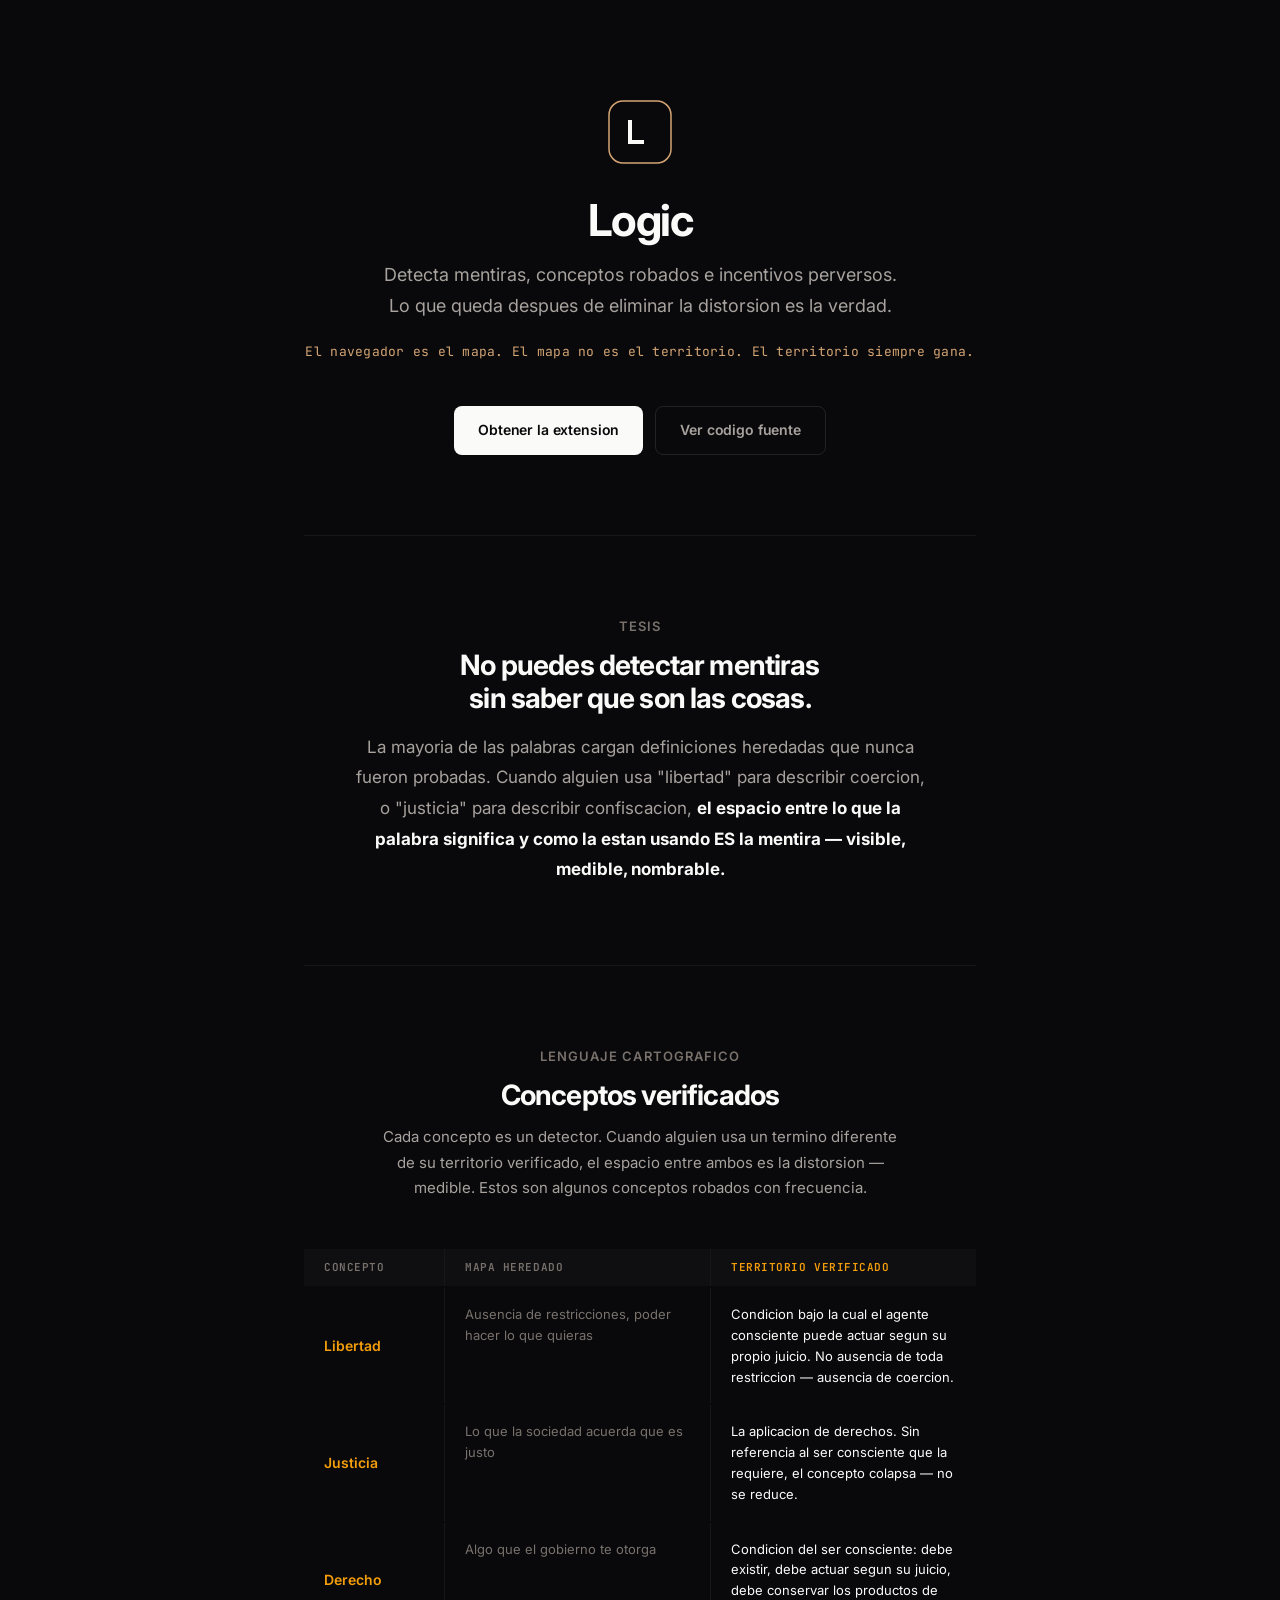
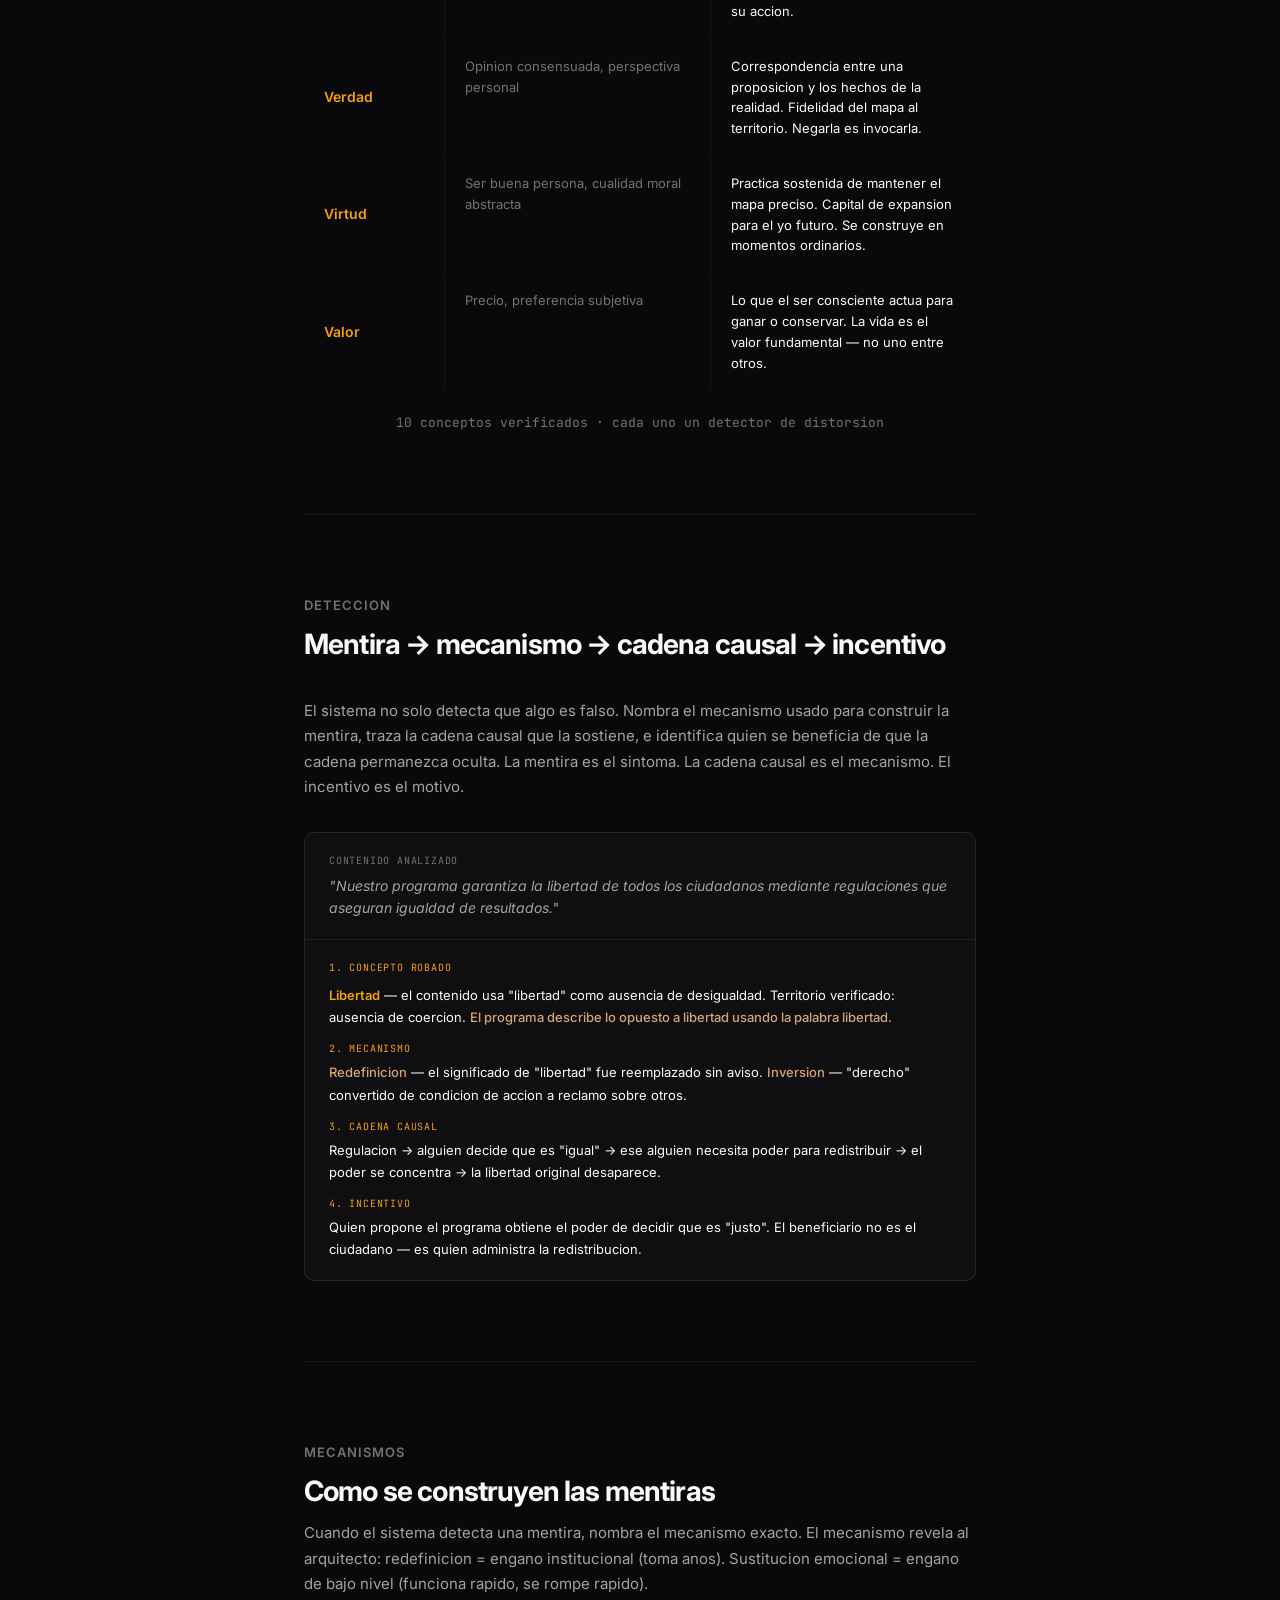
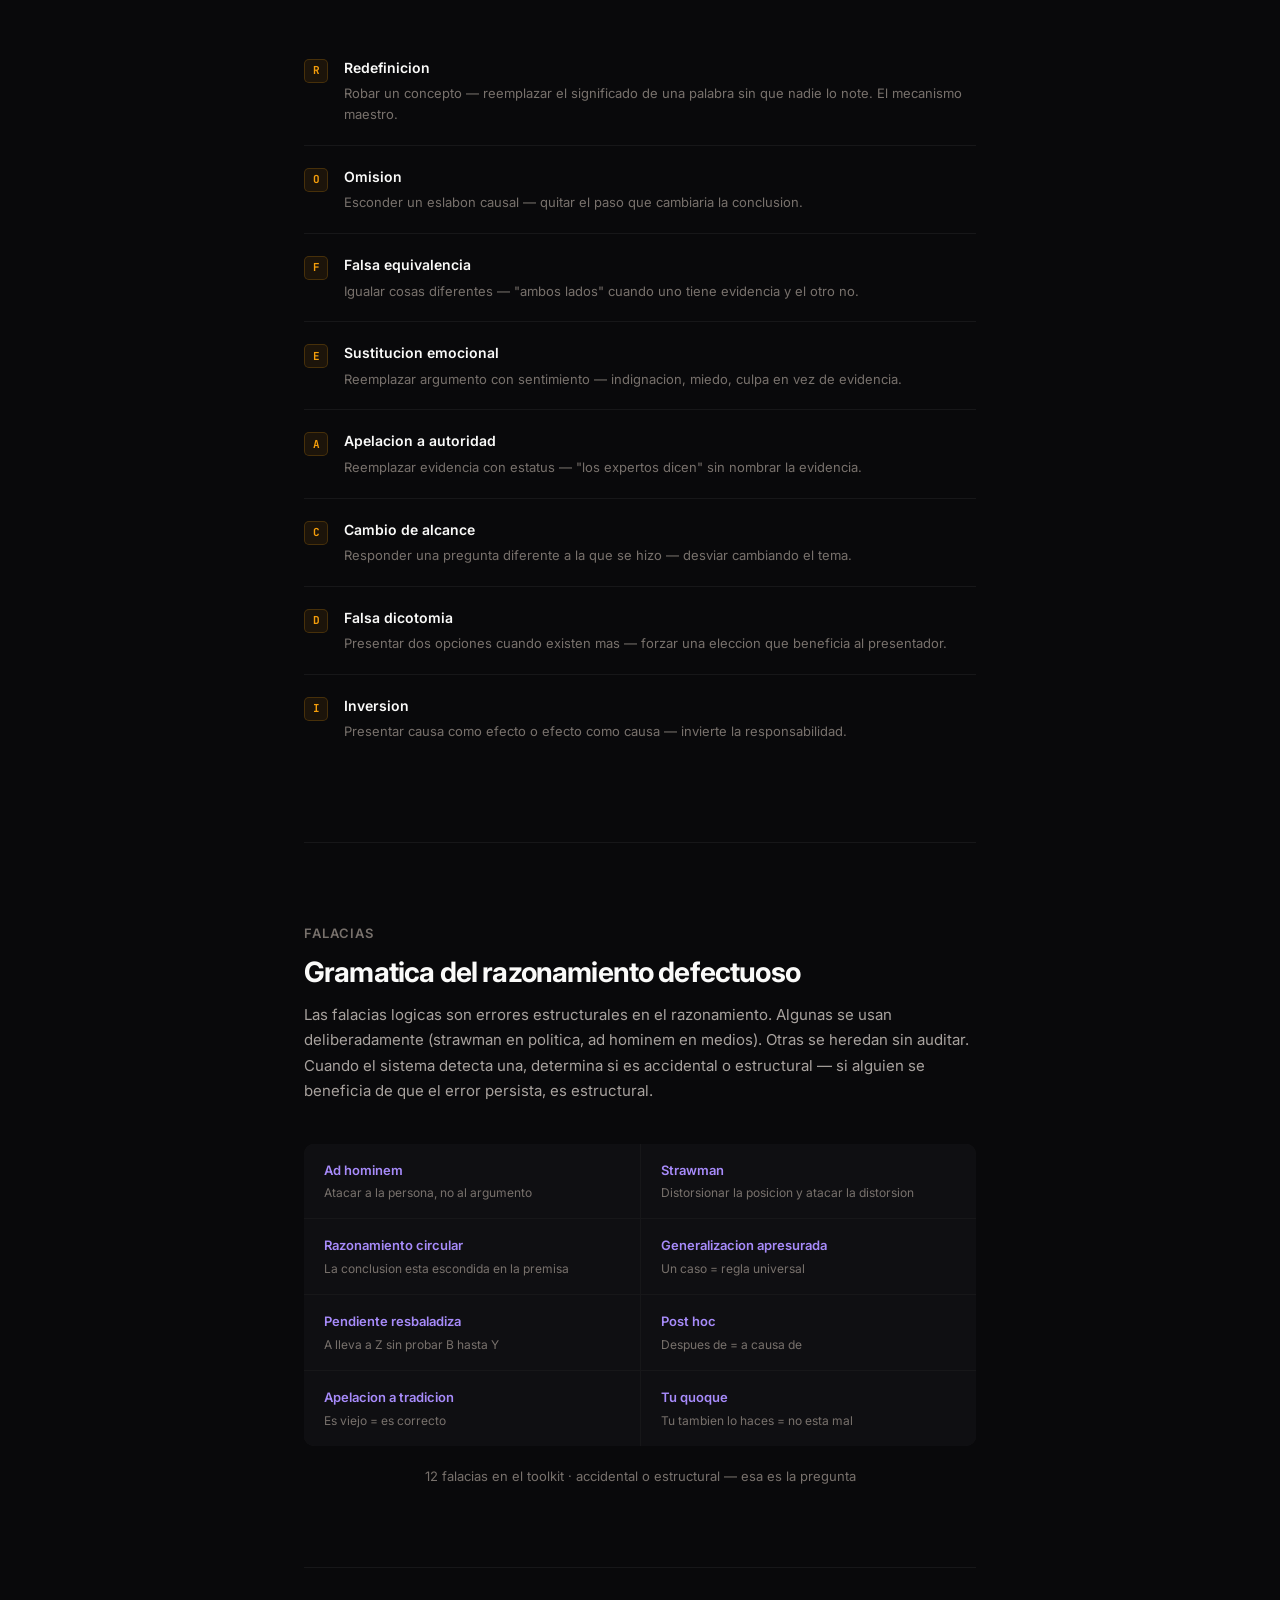
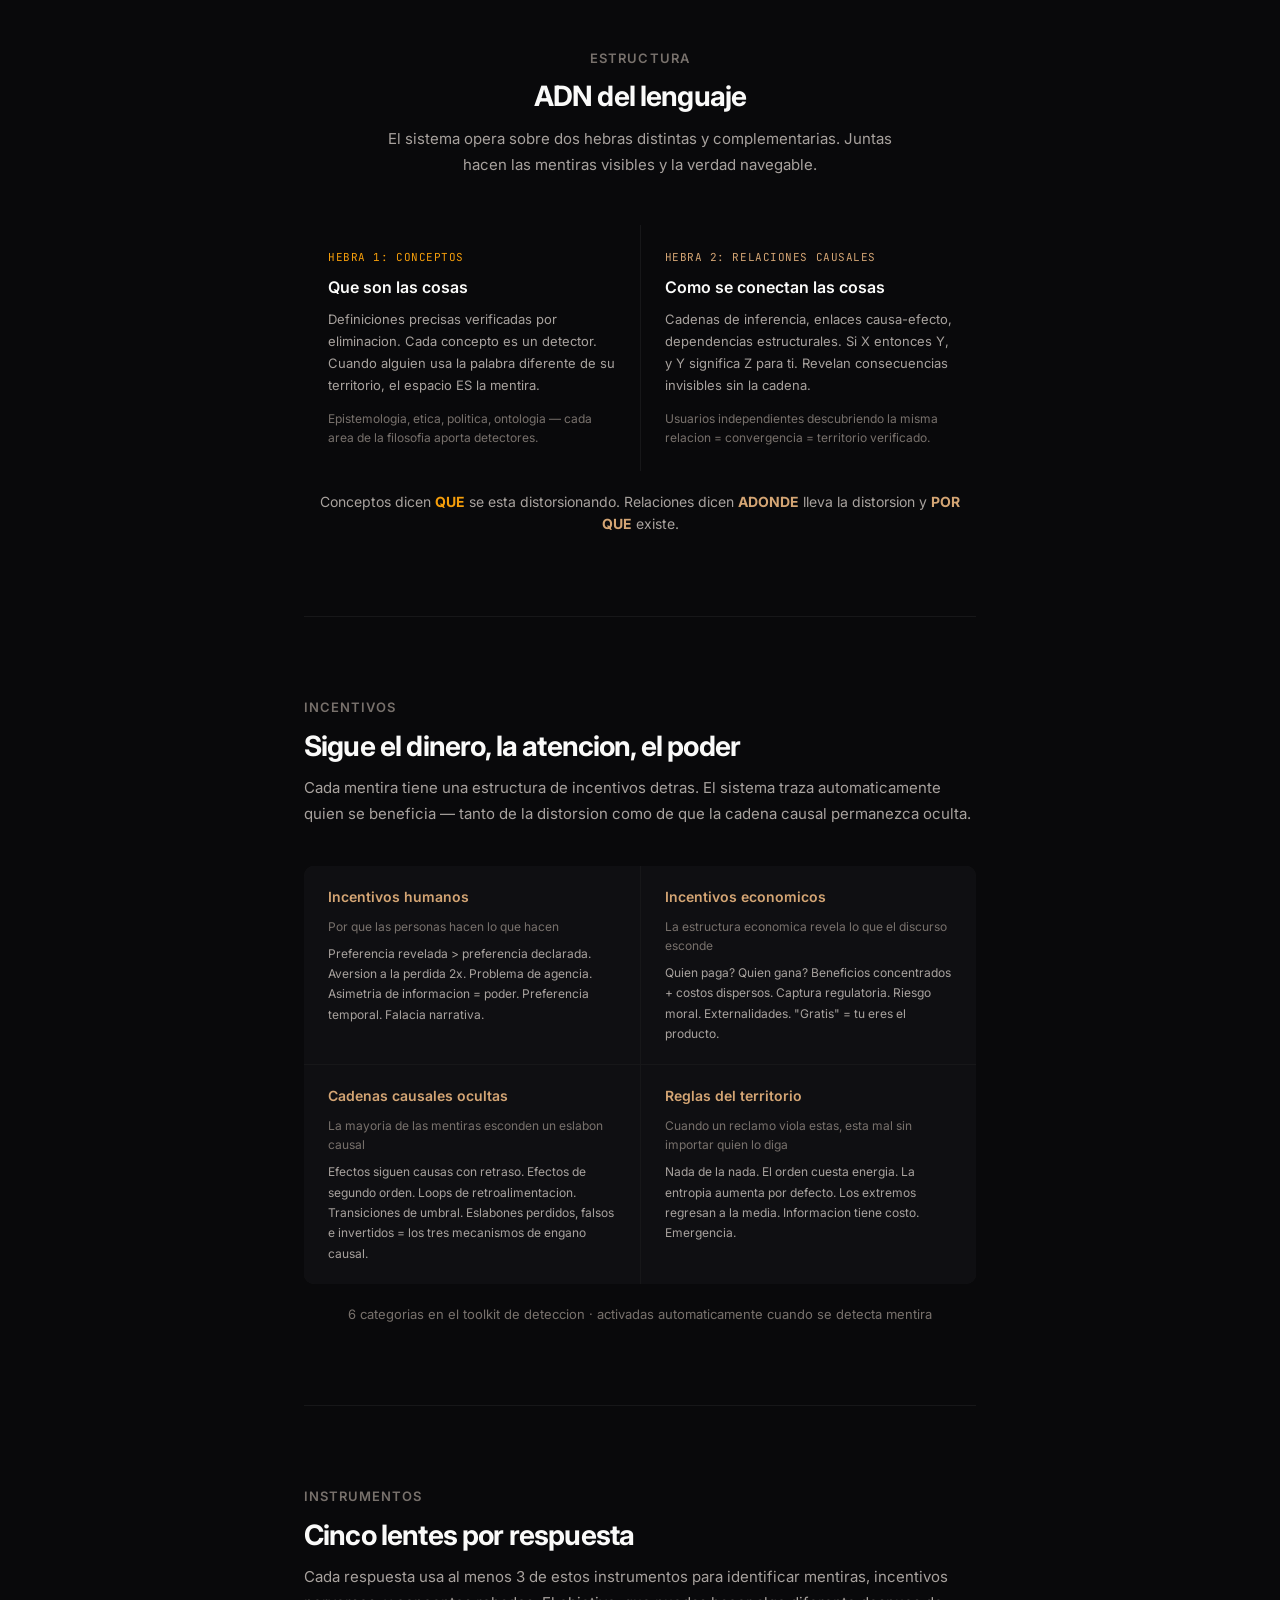
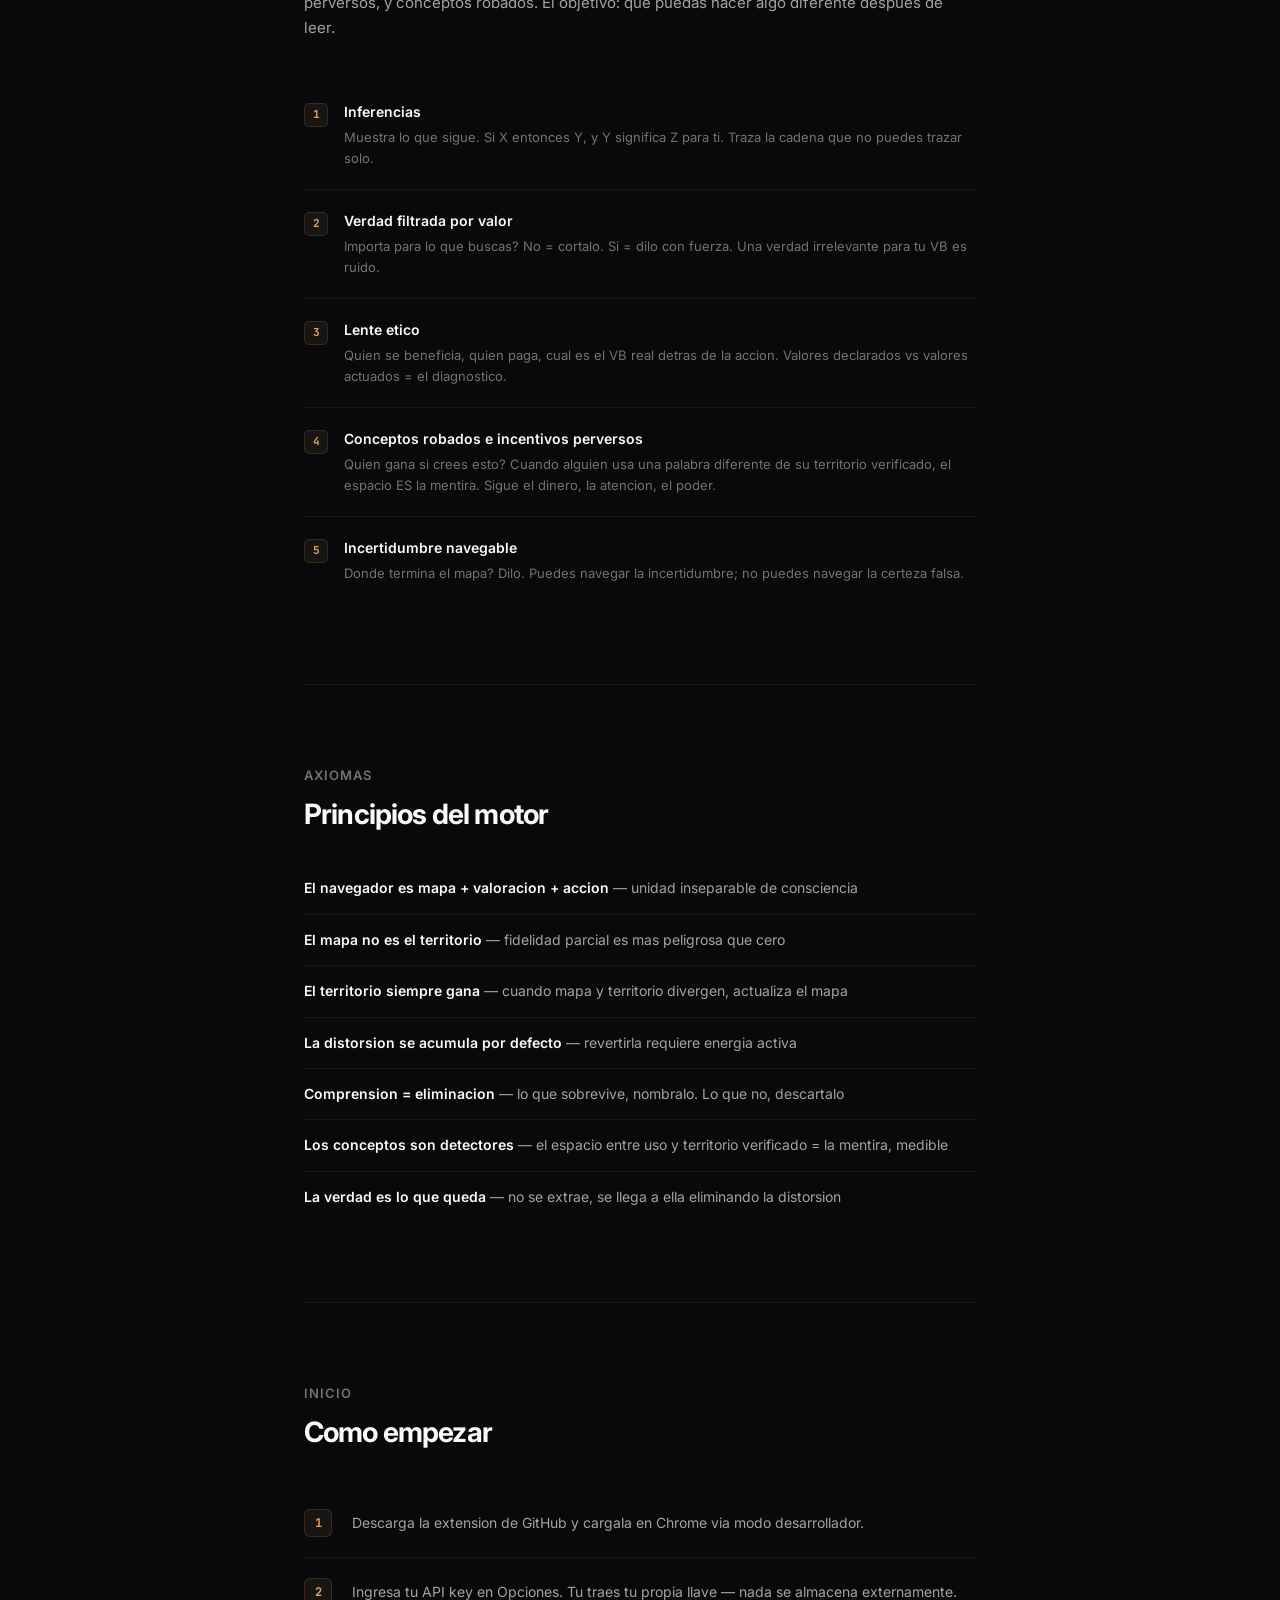
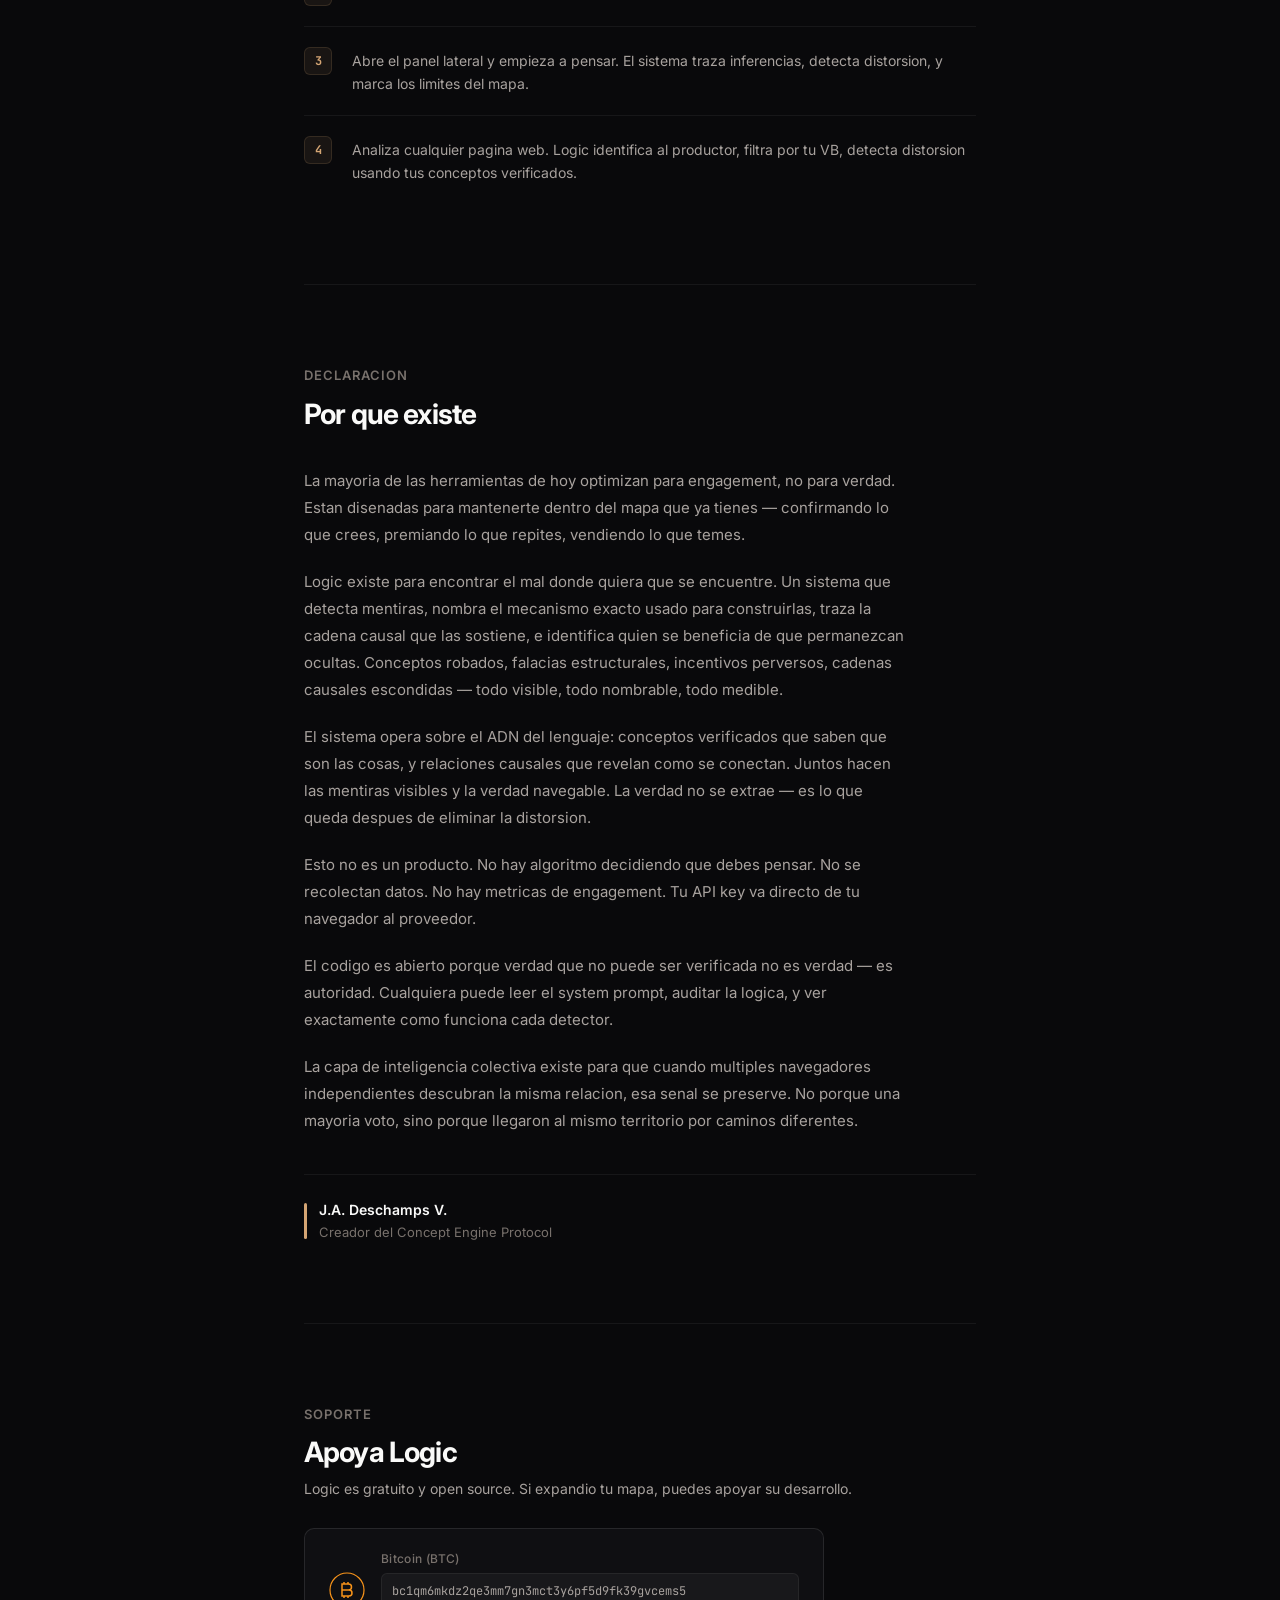
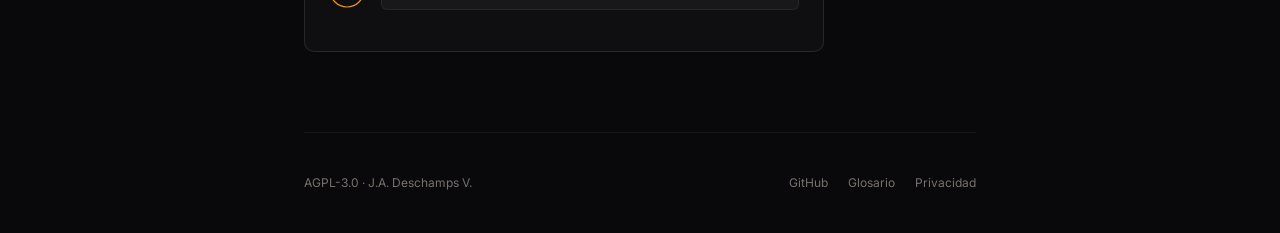
==== commit 38991306: "Add BTC donation address, remove all payment incentive references Co-Authored-By: Claude Opus 4.6 <n" ====
--- a/docs/index.html
+++ b/docs/index.html
@@ -708,7 +708,7 @@
         </div>
         <div class="btc-info">
           <div class="btc-label">Bitcoin (BTC)</div>
-          <div class="btc-address" id="btcAddress" onclick="copyBtc()">YOUR_BTC_WALLET_ADDRESS</div>
+          <div class="btc-address" id="btcAddress" onclick="copyBtc()">bc1qm6mkdz2qe3mm7gn3mct3y6pf5d9fk39gvcems5</div>
           <div class="btc-copied" id="btcCopied">Copiado</div>
         </div>
       </div>
